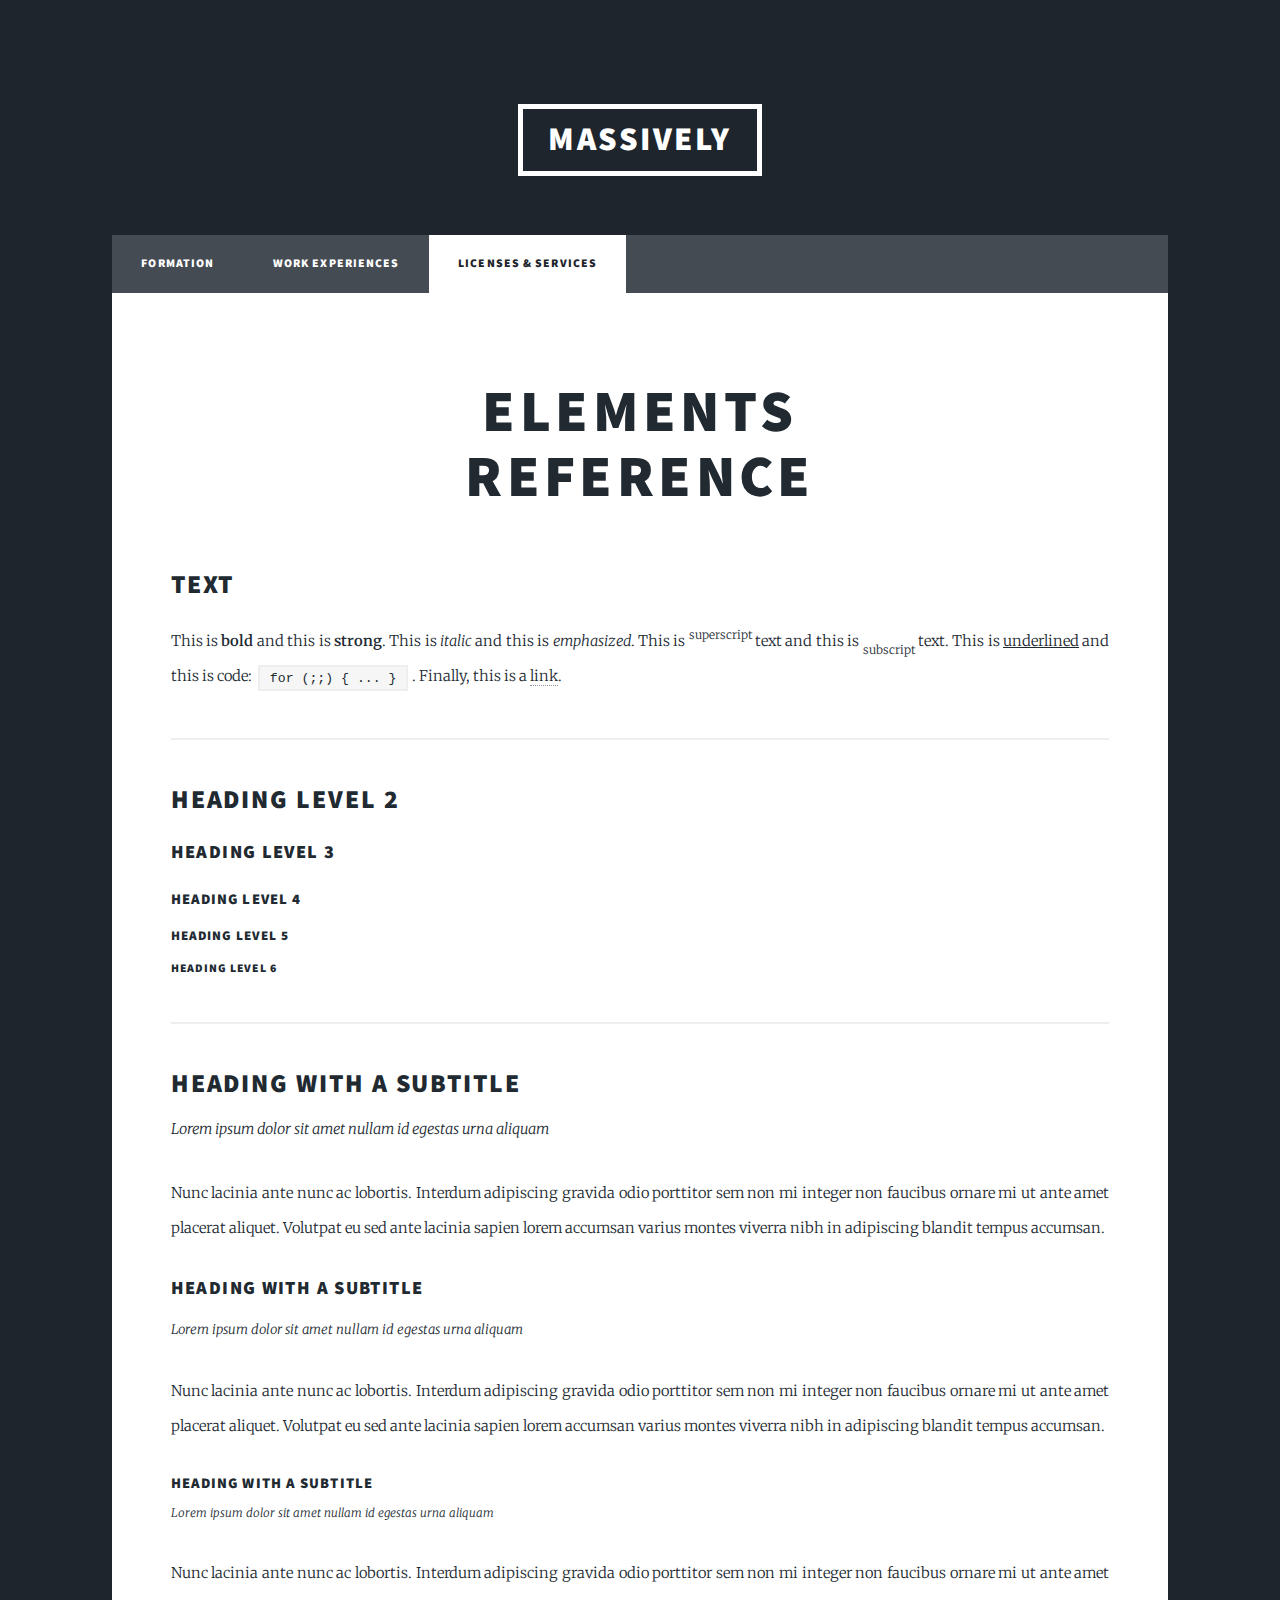
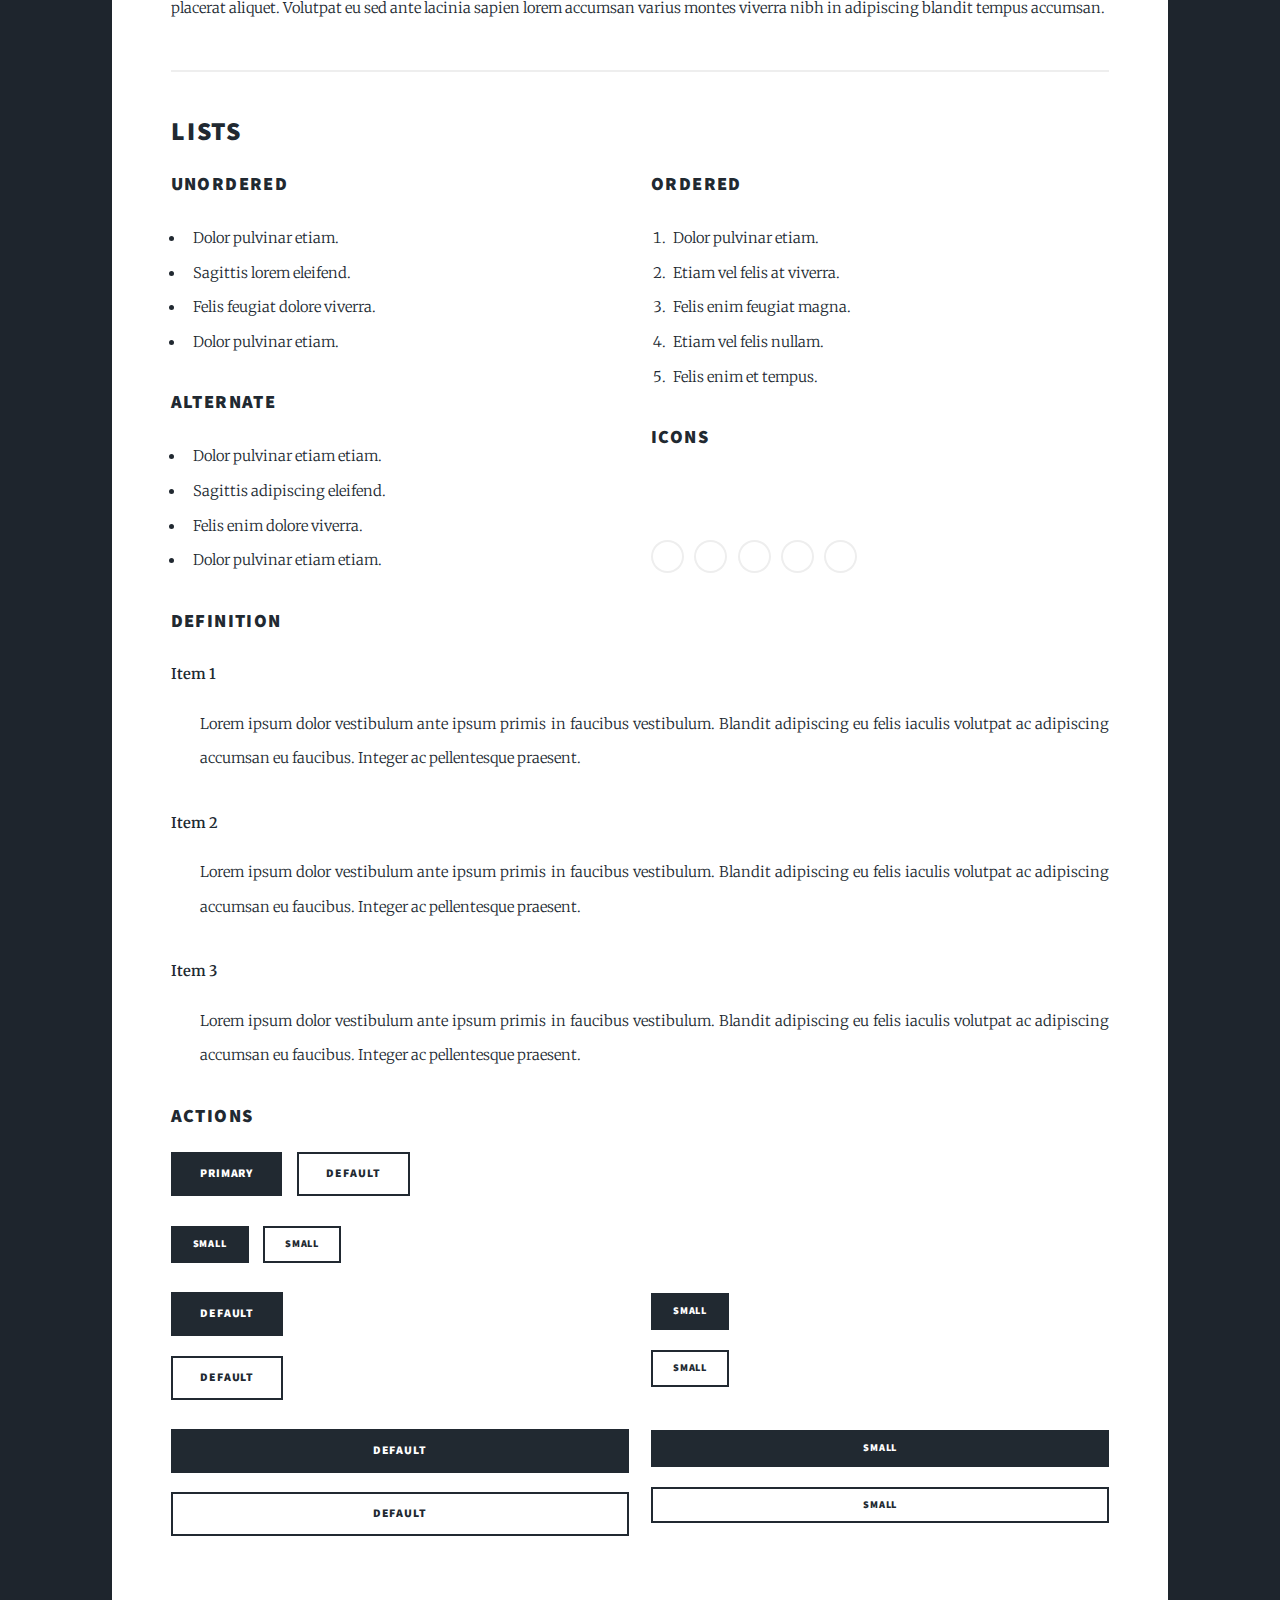
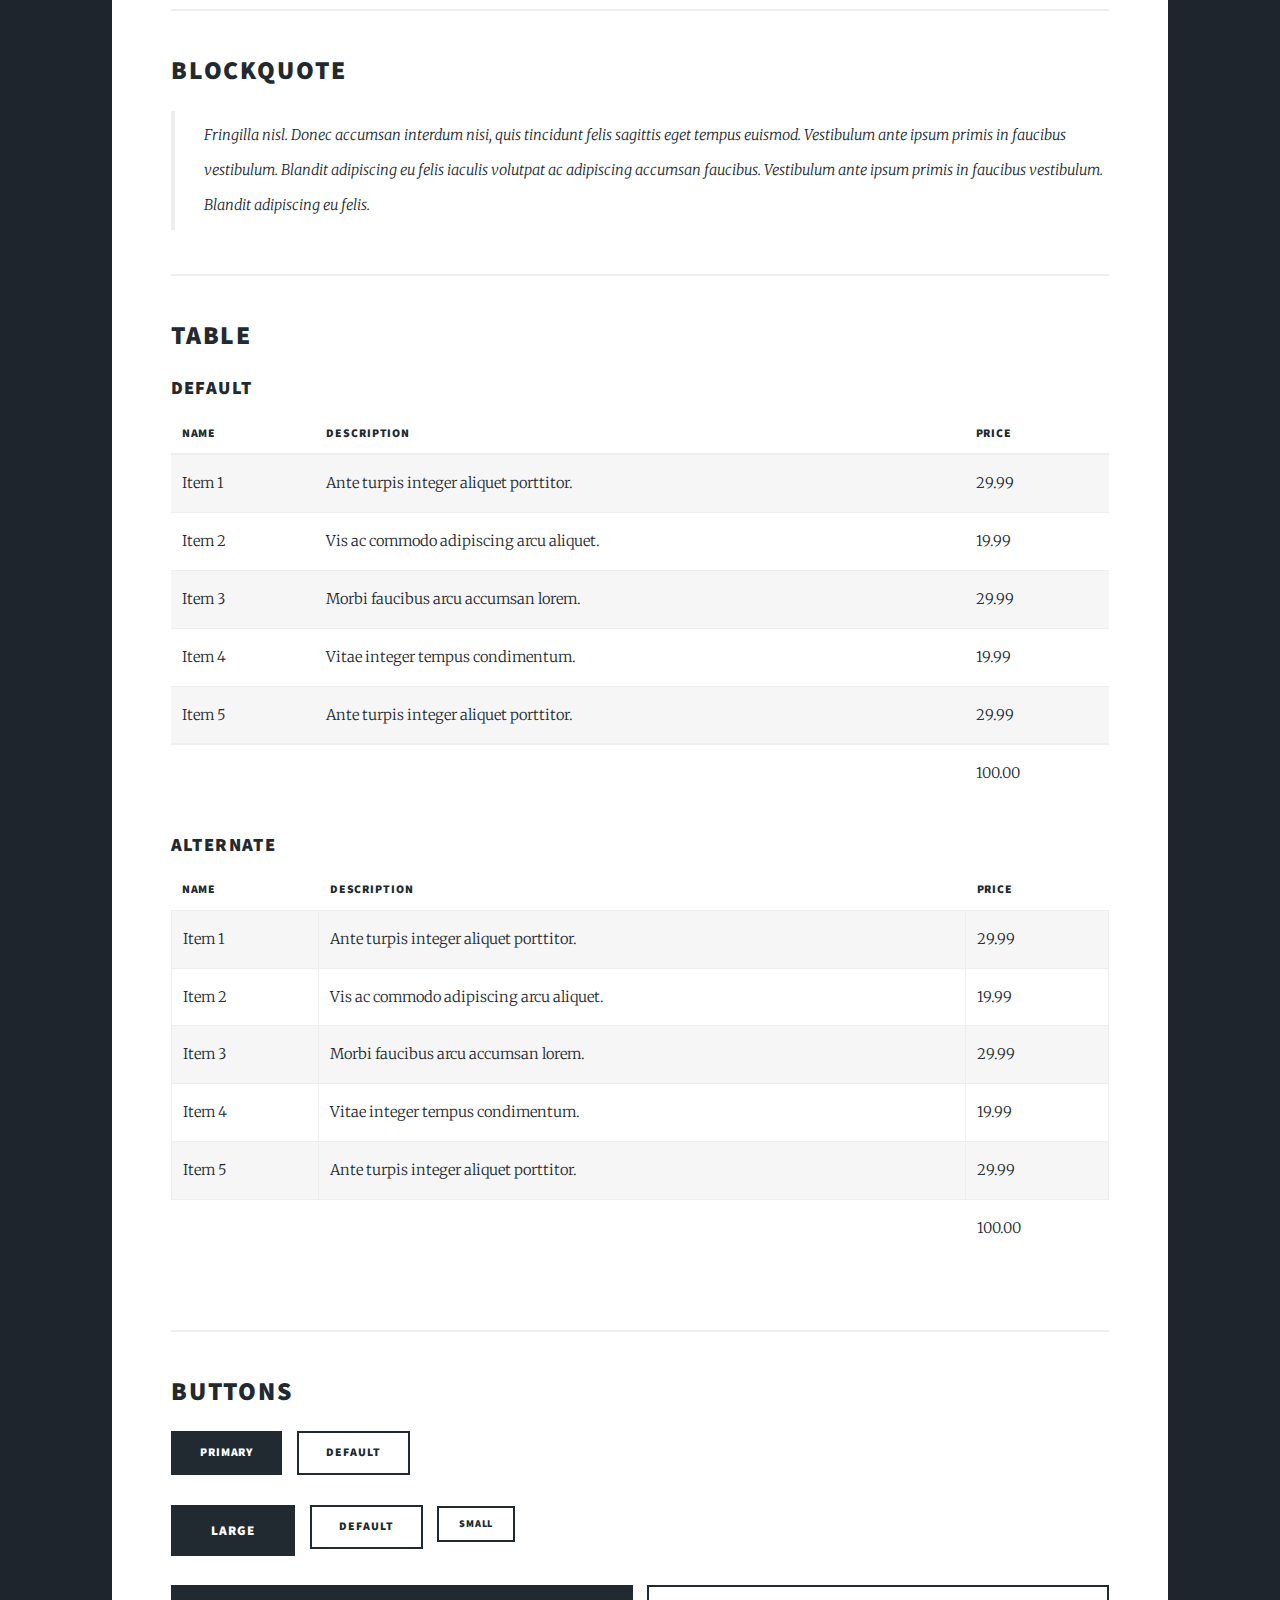
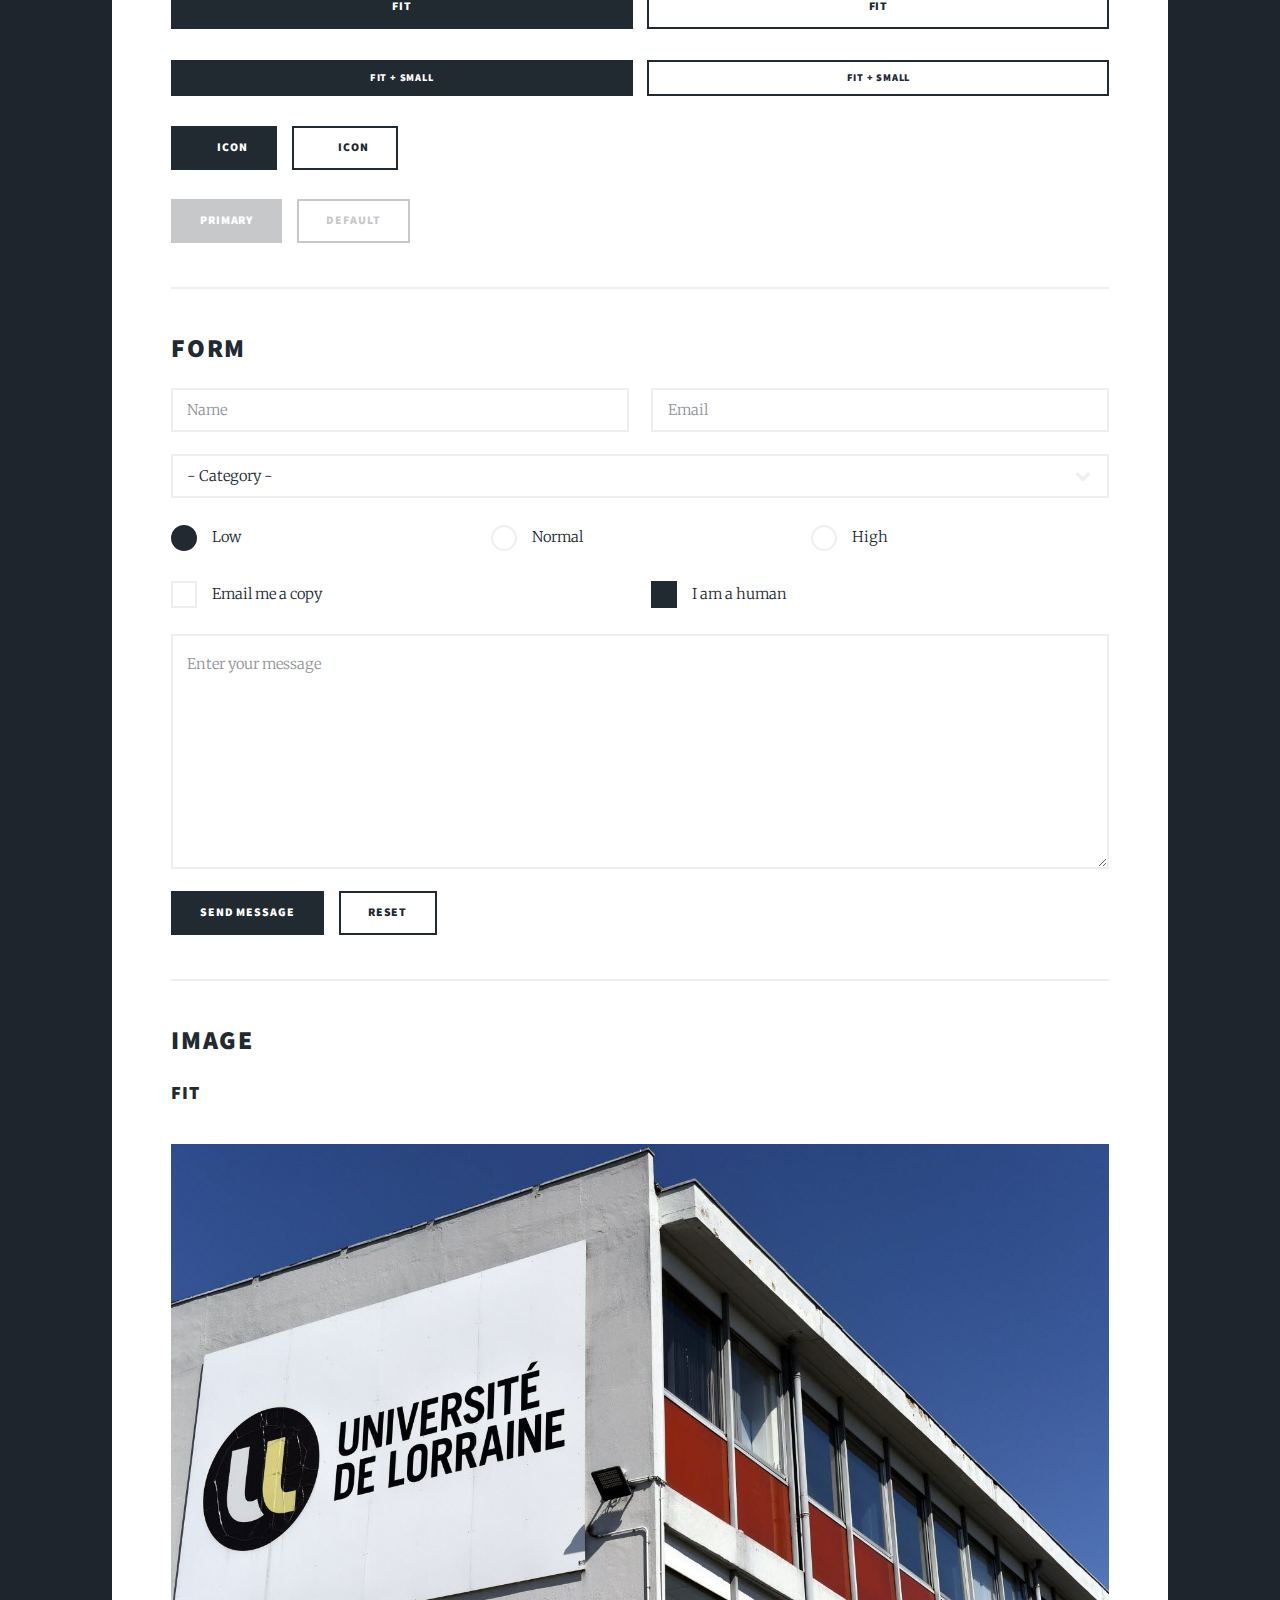
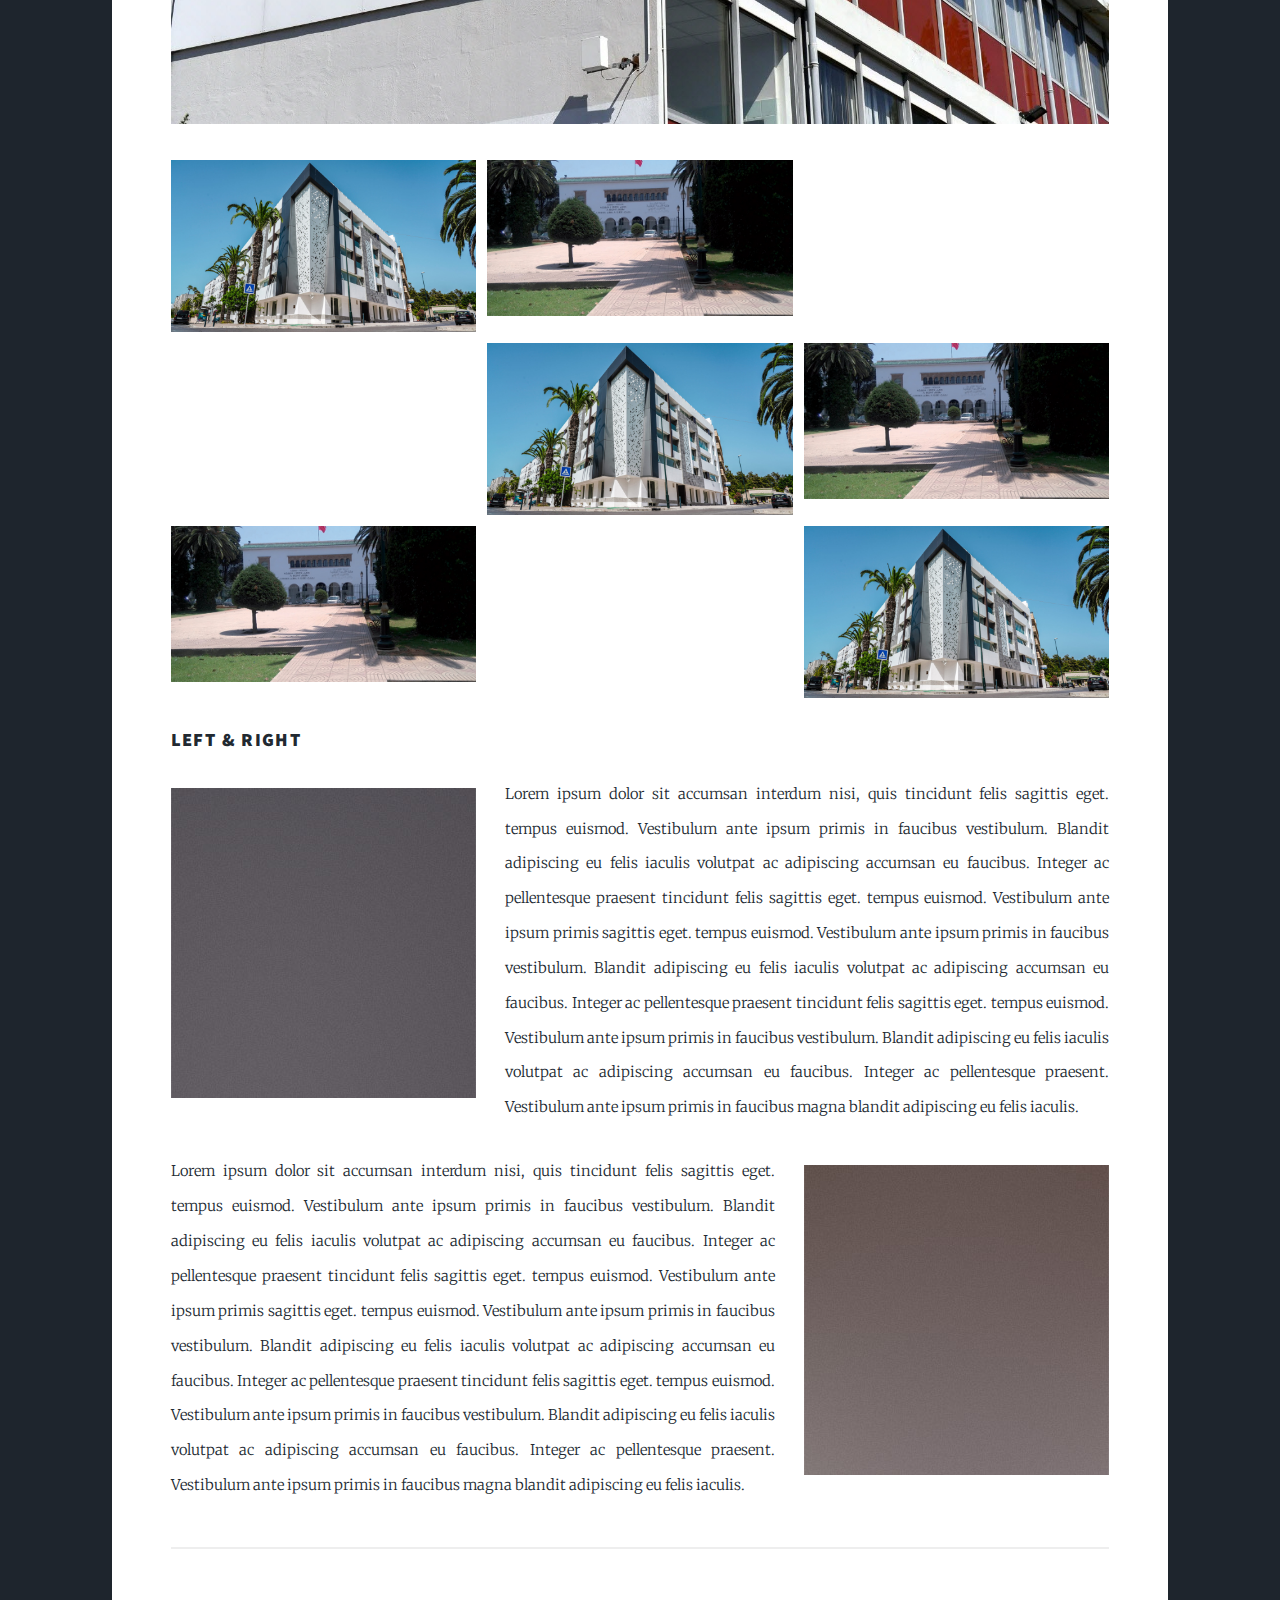
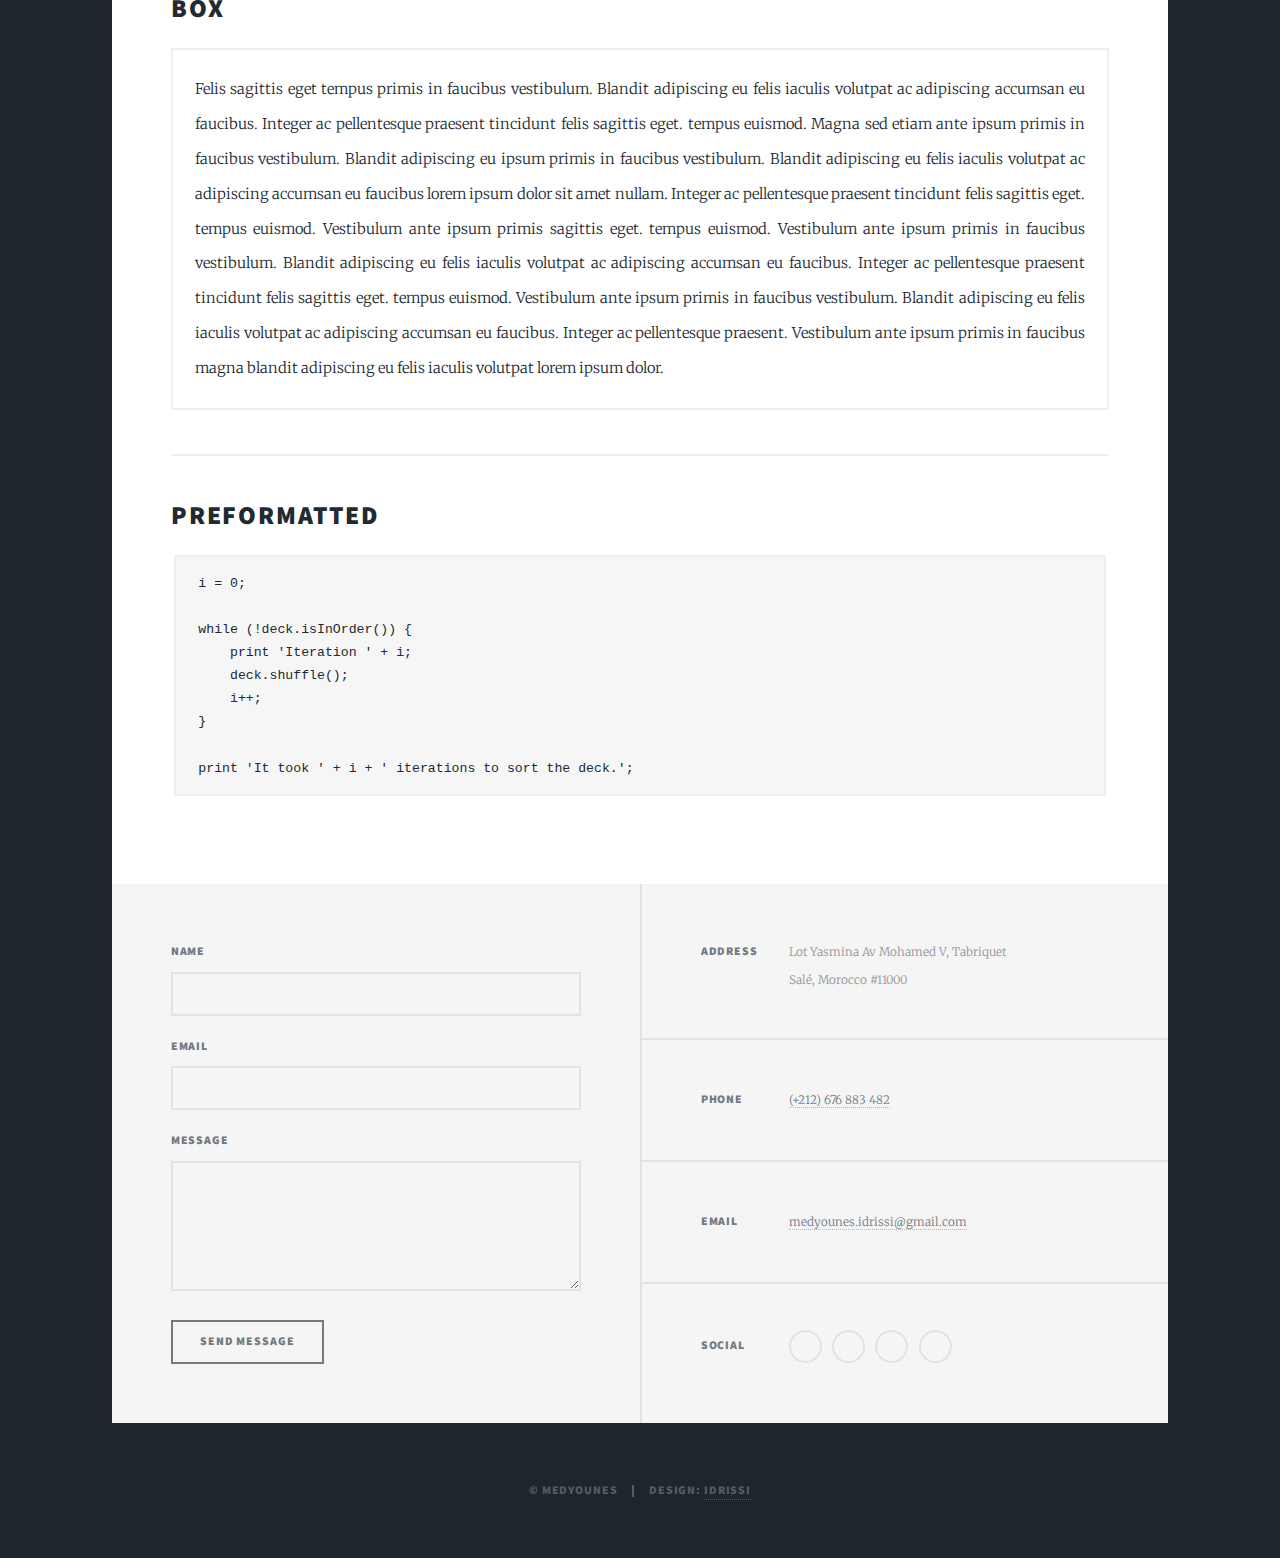
==== elements.html @ ab88d760 "Add files via upload" ====
<!DOCTYPE HTML>
<!--
	Massively by HTML5 UP
	html5up.net | @ajlkn
	Free for personal and commercial use under the CCA 3.0 license (html5up.net/license)
-->
<html>
	<head>
		<title>Elements Reference - Massively by HTML5 UP</title>
		<meta charset="utf-8" />
		<meta name="viewport" content="width=device-width, initial-scale=1, user-scalable=no" />
		<link rel="stylesheet" href="assets/css/main.css" />
		<noscript><link rel="stylesheet" href="assets/css/noscript.css" /></noscript>
	</head>
	<body class="is-preload">

		<!-- Wrapper -->
			<div id="wrapper">

				<!-- Header -->
					<header id="header">
						<a href="index.html" class="logo">Massively</a>
					</header>

				<!-- Nav -->
					<nav id="nav">
						<ul class="links">
							<li><a href="index.html">FORMATION</a></li>
							<li><a href="generic.html">WORK EXPERIENCES</a></li>
							<li class="active"><a href="elements.html">LICENSES & SERVICES</a></li>
						</ul>
						<ul class="icons">
							<li><a href="#" class="icon brands fa-twitter"><span class="label">Twitter</span></a></li>
							<li><a href="https://www.linkedin.com/in/mohamed-younes-idrissi-601803b5/" class="icon brands fa-linkedin"><span class="label">LinkedIn</span></a></li>
							<li><a href="#" class="icon brands fa-instagram"><span class="label">Instagram</span></a></li>
							<li><a href="#" class="icon brands fa-github"><span class="label">GitHub</span></a></li>
						</ul>
					</nav>

				<!-- Main -->
					<div id="main">

						<!-- Post -->
							<section class="post">
								<header class="major">
									<h1>Elements<br />
									Reference</h1>
								</header>

								<!-- Text stuff -->
									<h2>Text</h2>
									<p>This is <b>bold</b> and this is <strong>strong</strong>. This is <i>italic</i> and this is <em>emphasized</em>.
									This is <sup>superscript</sup> text and this is <sub>subscript</sub> text.
									This is <u>underlined</u> and this is code: <code>for (;;) { ... }</code>.
									Finally, this is a <a href="#">link</a>.</p>
									<hr />
									<h2>Heading Level 2</h2>
									<h3>Heading Level 3</h3>
									<h4>Heading Level 4</h4>
									<h5>Heading Level 5</h5>
									<h6>Heading Level 6</h6>
									<hr />
									<header>
										<h2>Heading with a Subtitle</h2>
										<p>Lorem ipsum dolor sit amet nullam id egestas urna aliquam</p>
									</header>
									<p>Nunc lacinia ante nunc ac lobortis. Interdum adipiscing gravida odio porttitor sem non mi integer non faucibus ornare mi ut ante amet placerat aliquet. Volutpat eu sed ante lacinia sapien lorem accumsan varius montes viverra nibh in adipiscing blandit tempus accumsan.</p>
									<header>
										<h3>Heading with a Subtitle</h3>
										<p>Lorem ipsum dolor sit amet nullam id egestas urna aliquam</p>
									</header>
									<p>Nunc lacinia ante nunc ac lobortis. Interdum adipiscing gravida odio porttitor sem non mi integer non faucibus ornare mi ut ante amet placerat aliquet. Volutpat eu sed ante lacinia sapien lorem accumsan varius montes viverra nibh in adipiscing blandit tempus accumsan.</p>
									<header>
										<h4>Heading with a Subtitle</h4>
										<p>Lorem ipsum dolor sit amet nullam id egestas urna aliquam</p>
									</header>
									<p>Nunc lacinia ante nunc ac lobortis. Interdum adipiscing gravida odio porttitor sem non mi integer non faucibus ornare mi ut ante amet placerat aliquet. Volutpat eu sed ante lacinia sapien lorem accumsan varius montes viverra nibh in adipiscing blandit tempus accumsan.</p>

									<hr />

								<!-- Lists -->
									<h2>Lists</h2>
									<div class="row">
										<div class="col-6 col-12-small">

											<h3>Unordered</h3>
											<ul>
												<li>Dolor pulvinar etiam.</li>
												<li>Sagittis lorem eleifend.</li>
												<li>Felis feugiat dolore viverra.</li>
												<li>Dolor pulvinar etiam.</li>
											</ul>

											<h3>Alternate</h3>
											<ul class="alt">
												<li>Dolor pulvinar etiam etiam.</li>
												<li>Sagittis adipiscing eleifend.</li>
												<li>Felis enim dolore viverra.</li>
												<li>Dolor pulvinar etiam etiam.</li>
											</ul>

										</div>
										<div class="col-6 col-12-small">

											<h3>Ordered</h3>
											<ol>
												<li>Dolor pulvinar etiam.</li>
												<li>Etiam vel felis at viverra.</li>
												<li>Felis enim feugiat magna.</li>
												<li>Etiam vel felis nullam.</li>
												<li>Felis enim et tempus.</li>
											</ol>

											<h3>Icons</h3>
											<ul class="icons">
												<li><a href="#" class="icon brands fa-twitter"><span class="label">Twitter</span></a></li>
												<li><a href="#" class="icon brands fa-facebook-f"><span class="label">Facebook</span></a></li>
												<li><a href="#" class="icon brands fa-instagram"><span class="label">Instagram</span></a></li>
												<li><a href="#" class="icon brands fa-github"><span class="label">Github</span></a></li>
												<li><a href="#" class="icon brands fa-dribbble"><span class="label">Dribbble</span></a></li>
											</ul>
											<ul class="icons alt">
												<li><a href="#" class="icon brands alt fa-twitter"><span class="label">Twitter</span></a></li>
												<li><a href="#" class="icon brands alt fa-facebook-f"><span class="label">Facebook</span></a></li>
												<li><a href="#" class="icon brands alt fa-instagram"><span class="label">Instagram</span></a></li>
												<li><a href="#" class="icon brands alt fa-github"><span class="label">Github</span></a></li>
												<li><a href="#" class="icon brands alt fa-dribbble"><span class="label">Dribbble</span></a></li>
											</ul>

										</div>
									</div>
									<h3>Definition</h3>
									<dl>
										<dt>Item 1</dt>
										<dd>
											<p>Lorem ipsum dolor vestibulum ante ipsum primis in faucibus vestibulum. Blandit adipiscing eu felis iaculis volutpat ac adipiscing accumsan eu faucibus. Integer ac pellentesque praesent.</p>
										</dd>
										<dt>Item 2</dt>
										<dd>
											<p>Lorem ipsum dolor vestibulum ante ipsum primis in faucibus vestibulum. Blandit adipiscing eu felis iaculis volutpat ac adipiscing accumsan eu faucibus. Integer ac pellentesque praesent.</p>
										</dd>
										<dt>Item 3</dt>
										<dd>
											<p>Lorem ipsum dolor vestibulum ante ipsum primis in faucibus vestibulum. Blandit adipiscing eu felis iaculis volutpat ac adipiscing accumsan eu faucibus. Integer ac pellentesque praesent.</p>
										</dd>
									</dl>

									<h3>Actions</h3>
									<ul class="actions">
										<li><a href="#" class="button primary">Primary</a></li>
										<li><a href="#" class="button">Default</a></li>
									</ul>
									<ul class="actions small">
										<li><a href="#" class="button primary small">Small</a></li>
										<li><a href="#" class="button small">Small</a></li>
									</ul>
									<div class="row">
										<div class="col-6 col-12-small">
											<ul class="actions stacked">
												<li><a href="#" class="button primary">Default</a></li>
												<li><a href="#" class="button">Default</a></li>
											</ul>
										</div>
										<div class="col-6 col-12-small">
											<ul class="actions stacked">
												<li><a href="#" class="button primary small">Small</a></li>
												<li><a href="#" class="button small">Small</a></li>
											</ul>
										</div>
									</div>
									<div class="row">
										<div class="col-6 col-12-small">
											<ul class="actions stacked">
												<li><a href="#" class="button primary fit">Default</a></li>
												<li><a href="#" class="button fit">Default</a></li>
											</ul>
										</div>
										<div class="col-6 col-12-small">
											<ul class="actions stacked">
												<li><a href="#" class="button primary small fit">Small</a></li>
												<li><a href="#" class="button small fit">Small</a></li>
											</ul>
										</div>
									</div>

									<hr />

								<!-- Blockquote -->
									<h2>Blockquote</h2>
									<blockquote>Fringilla nisl. Donec accumsan interdum nisi, quis tincidunt felis sagittis eget tempus euismod. Vestibulum ante ipsum primis in faucibus vestibulum. Blandit adipiscing eu felis iaculis volutpat ac adipiscing accumsan faucibus. Vestibulum ante ipsum primis in faucibus vestibulum. Blandit adipiscing eu felis.</blockquote>

									<hr />

								<!-- Table -->
									<h2>Table</h2>

									<h3>Default</h3>
									<div class="table-wrapper">
										<table>
											<thead>
												<tr>
													<th>Name</th>
													<th>Description</th>
													<th>Price</th>
												</tr>
											</thead>
											<tbody>
												<tr>
													<td>Item 1</td>
													<td>Ante turpis integer aliquet porttitor.</td>
													<td>29.99</td>
												</tr>
												<tr>
													<td>Item 2</td>
													<td>Vis ac commodo adipiscing arcu aliquet.</td>
													<td>19.99</td>
												</tr>
												<tr>
													<td>Item 3</td>
													<td> Morbi faucibus arcu accumsan lorem.</td>
													<td>29.99</td>
												</tr>
												<tr>
													<td>Item 4</td>
													<td>Vitae integer tempus condimentum.</td>
													<td>19.99</td>
												</tr>
												<tr>
													<td>Item 5</td>
													<td>Ante turpis integer aliquet porttitor.</td>
													<td>29.99</td>
												</tr>
											</tbody>
											<tfoot>
												<tr>
													<td colspan="2"></td>
													<td>100.00</td>
												</tr>
											</tfoot>
										</table>
									</div>

									<h3>Alternate</h3>
									<div class="table-wrapper">
										<table class="alt">
											<thead>
												<tr>
													<th>Name</th>
													<th>Description</th>
													<th>Price</th>
												</tr>
											</thead>
											<tbody>
												<tr>
													<td>Item 1</td>
													<td>Ante turpis integer aliquet porttitor.</td>
													<td>29.99</td>
												</tr>
												<tr>
													<td>Item 2</td>
													<td>Vis ac commodo adipiscing arcu aliquet.</td>
													<td>19.99</td>
												</tr>
												<tr>
													<td>Item 3</td>
													<td> Morbi faucibus arcu accumsan lorem.</td>
													<td>29.99</td>
												</tr>
												<tr>
													<td>Item 4</td>
													<td>Vitae integer tempus condimentum.</td>
													<td>19.99</td>
												</tr>
												<tr>
													<td>Item 5</td>
													<td>Ante turpis integer aliquet porttitor.</td>
													<td>29.99</td>
												</tr>
											</tbody>
											<tfoot>
												<tr>
													<td colspan="2"></td>
													<td>100.00</td>
												</tr>
											</tfoot>
										</table>
									</div>

									<hr />

								<!-- Buttons -->
									<h2>Buttons</h2>
									<ul class="actions">
										<li><a href="#" class="button primary">Primary</a></li>
										<li><a href="#" class="button">Default</a></li>
									</ul>
									<ul class="actions">
										<li><a href="#" class="button primary large">Large</a></li>
										<li><a href="#" class="button">Default</a></li>
										<li><a href="#" class="button small">Small</a></li>
									</ul>
									<ul class="actions fit">
										<li><a href="#" class="button primary fit">Fit</a></li>
										<li><a href="#" class="button fit">Fit</a></li>
									</ul>
									<ul class="actions fit small">
										<li><a href="#" class="button primary fit small">Fit + Small</a></li>
										<li><a href="#" class="button fit small">Fit + Small</a></li>
									</ul>
									<ul class="actions">
										<li><a href="#" class="button primary icon solid fa-search">Icon</a></li>
										<li><a href="#" class="button icon solid fa-download">Icon</a></li>
									</ul>
									<ul class="actions">
										<li><span class="button primary disabled">Primary</span></li>
										<li><span class="button disabled">Default</span></li>
									</ul>

									<hr />

								<!-- Form -->
									<h2>Form</h2>

									<form method="post" action="#">
										<div class="row gtr-uniform">
											<div class="col-6 col-12-xsmall">
												<input type="text" name="demo-name" id="demo-name" value="" placeholder="Name" />
											</div>
											<div class="col-6 col-12-xsmall">
												<input type="email" name="demo-email" id="demo-email" value="" placeholder="Email" />
											</div>
											<!-- Break -->
											<div class="col-12">
												<select name="demo-category" id="demo-category">
													<option value="">- Category -</option>
													<option value="1">Manufacturing</option>
													<option value="1">Shipping</option>
													<option value="1">Administration</option>
													<option value="1">Human Resources</option>
												</select>
											</div>
											<!-- Break -->
											<div class="col-4 col-12-small">
												<input type="radio" id="demo-priority-low" name="demo-priority" checked>
												<label for="demo-priority-low">Low</label>
											</div>
											<div class="col-4 col-12-small">
												<input type="radio" id="demo-priority-normal" name="demo-priority">
												<label for="demo-priority-normal">Normal</label>
											</div>
											<div class="col-4 col-12-small">
												<input type="radio" id="demo-priority-high" name="demo-priority">
												<label for="demo-priority-high">High</label>
											</div>
											<!-- Break -->
											<div class="col-6 col-12-small">
												<input type="checkbox" id="demo-copy" name="demo-copy">
												<label for="demo-copy">Email me a copy</label>
											</div>
											<div class="col-6 col-12-small">
												<input type="checkbox" id="demo-human" name="demo-human" checked>
												<label for="demo-human">I am a human</label>
											</div>
											<!-- Break -->
											<div class="col-12">
												<textarea name="demo-message" id="demo-message" placeholder="Enter your message" rows="6"></textarea>
											</div>
											<!-- Break -->
											<div class="col-12">
												<ul class="actions">
													<li><input type="submit" value="Send Message" class="primary" /></li>
													<li><input type="reset" value="Reset" /></li>
												</ul>
											</div>
										</div>
									</form>

									<hr />

								<!-- Image -->
									<h2>Image</h2>

									<h3>Fit</h3>
									<span class="image fit"><img src="images/pic01.jpg" alt="" /></span>
									<div class="box alt">
										<div class="row gtr-50 gtr-uniform">
											<div class="col-4"><span class="image fit"><img src="images/pic02.jpg" alt="" /></span></div>
											<div class="col-4"><span class="image fit"><img src="images/pic03.jpg" alt="" /></span></div>
											<div class="col-4"><span class="image fit"><img src="images/pic04.jpg" alt="" /></span></div>
											<!-- Break -->
											<div class="col-4"><span class="image fit"><img src="images/pic04.jpg" alt="" /></span></div>
											<div class="col-4"><span class="image fit"><img src="images/pic02.jpg" alt="" /></span></div>
											<div class="col-4"><span class="image fit"><img src="images/pic03.jpg" alt="" /></span></div>
											<!-- Break -->
											<div class="col-4"><span class="image fit"><img src="images/pic03.jpg" alt="" /></span></div>
											<div class="col-4"><span class="image fit"><img src="images/pic04.jpg" alt="" /></span></div>
											<div class="col-4"><span class="image fit"><img src="images/pic02.jpg" alt="" /></span></div>
										</div>
									</div>

									<h3>Left &amp; Right</h3>
									<p><span class="image left"><img src="images/pic08.jpg" alt="" /></span>Lorem ipsum dolor sit accumsan interdum nisi, quis tincidunt felis sagittis eget. tempus euismod. Vestibulum ante ipsum primis in faucibus vestibulum. Blandit adipiscing eu felis iaculis volutpat ac adipiscing accumsan eu faucibus. Integer ac pellentesque praesent tincidunt felis sagittis eget. tempus euismod. Vestibulum ante ipsum primis sagittis eget. tempus euismod. Vestibulum ante ipsum primis in faucibus vestibulum. Blandit adipiscing eu felis iaculis volutpat ac adipiscing accumsan eu faucibus. Integer ac pellentesque praesent tincidunt felis sagittis eget. tempus euismod. Vestibulum ante ipsum primis in faucibus vestibulum. Blandit adipiscing eu felis iaculis volutpat ac adipiscing accumsan eu faucibus. Integer ac pellentesque praesent. Vestibulum ante ipsum primis in faucibus magna blandit adipiscing eu felis iaculis.</p>
									<p><span class="image right"><img src="images/pic09.jpg" alt="" /></span>Lorem ipsum dolor sit accumsan interdum nisi, quis tincidunt felis sagittis eget. tempus euismod. Vestibulum ante ipsum primis in faucibus vestibulum. Blandit adipiscing eu felis iaculis volutpat ac adipiscing accumsan eu faucibus. Integer ac pellentesque praesent tincidunt felis sagittis eget. tempus euismod. Vestibulum ante ipsum primis sagittis eget. tempus euismod. Vestibulum ante ipsum primis in faucibus vestibulum. Blandit adipiscing eu felis iaculis volutpat ac adipiscing accumsan eu faucibus. Integer ac pellentesque praesent tincidunt felis sagittis eget. tempus euismod. Vestibulum ante ipsum primis in faucibus vestibulum. Blandit adipiscing eu felis iaculis volutpat ac adipiscing accumsan eu faucibus. Integer ac pellentesque praesent. Vestibulum ante ipsum primis in faucibus magna blandit adipiscing eu felis iaculis.</p>

									<hr />

								<!-- Box -->
									<h2>Box</h2>
									<div class="box">
										<p>Felis sagittis eget tempus primis in faucibus vestibulum. Blandit adipiscing eu felis iaculis volutpat ac adipiscing accumsan eu faucibus. Integer ac pellentesque praesent tincidunt felis sagittis eget. tempus euismod. Magna sed etiam ante ipsum primis in faucibus vestibulum. Blandit adipiscing eu ipsum primis in faucibus vestibulum. Blandit adipiscing eu felis iaculis volutpat ac adipiscing accumsan eu faucibus lorem ipsum dolor sit amet nullam. Integer ac pellentesque praesent tincidunt felis sagittis eget. tempus euismod. Vestibulum ante ipsum primis sagittis eget. tempus euismod. Vestibulum ante ipsum primis in faucibus vestibulum. Blandit adipiscing eu felis iaculis volutpat ac adipiscing accumsan eu faucibus. Integer ac pellentesque praesent tincidunt felis sagittis eget. tempus euismod. Vestibulum ante ipsum primis in faucibus vestibulum. Blandit adipiscing eu felis iaculis volutpat ac adipiscing accumsan eu faucibus. Integer ac pellentesque praesent. Vestibulum ante ipsum primis in faucibus magna blandit adipiscing eu felis iaculis volutpat lorem ipsum dolor.</p>
									</div>

									<hr />

								<!-- Preformatted Code -->
									<h2>Preformatted</h2>
									<pre><code>i = 0;

while (!deck.isInOrder()) {
    print 'Iteration ' + i;
    deck.shuffle();
    i++;
}

print 'It took ' + i + ' iterations to sort the deck.';
</code></pre>

							</section>

					</div>

				<!-- Footer -->
					<footer id="footer">
						<section>
							<form method="post" action="#">
								<div class="fields">
									<div class="field">
										<label for="name">Name</label>
										<input type="text" name="name" id="name" />
									</div>
									<div class="field">
										<label for="email">Email</label>
										<input type="text" name="email" id="email" />
									</div>
									<div class="field">
										<label for="message">Message</label>
										<textarea name="message" id="message" rows="3"></textarea>
									</div>
								</div>
								<ul class="actions">
									<li><input type="submit" value="Send Message" /></li>
								</ul>
							</form>
						</section>
						<section class="split contact">
							<section class="alt">
								<h3>Address</h3>
								<p>Lot Yasmina Av Mohamed V, Tabriquet<br />
								Salé, Morocco #11000</p>
							</section>
							<section>
								<h3>Phone</h3>
								<p><a href="#">(+212) 676 883 482</a></p>
							</section>
							<section>
								<h3>Email</h3>
								<p><a href="#">medyounes.idrissi@gmail.com</a></p>
							</section>
							<section>
								<h3>Social</h3>
								<ul class="icons alt">
									<li><a href="#" class="icon brands alt fa-twitter"><span class="label">Twitter</span></a></li>
									<li><a href="https://www.linkedin.com/in/mohamed-younes-idrissi-601803b5/" class="icon brands alt fa-linkedin"><span class="label">LinkedIn</span></a></li>
									<li><a href="#" class="icon brands alt fa-instagram"><span class="label">Instagram</span></a></li>
									<li><a href="#" class="icon brands alt fa-github"><span class="label">GitHub</span></a></li>
								</ul>
							</section>
						</section>
					</footer>

				<!-- Copyright -->
					<div id="copyright">
						<ul><li>&copy; MEDYOUNES</li><li>Design: <a href="https://html5up.net">IDRISSI</a></li></ul>
					</div>

			</div>

		<!-- Scripts -->
			<script src="assets/js/jquery.min.js"></script>
			<script src="assets/js/jquery.scrollex.min.js"></script>
			<script src="assets/js/jquery.scrolly.min.js"></script>
			<script src="assets/js/browser.min.js"></script>
			<script src="assets/js/breakpoints.min.js"></script>
			<script src="assets/js/util.js"></script>
			<script src="assets/js/main.js"></script>

	</body>
</html>
---- assets/css/main.css ----
@import url(fontawesome-all.min.css);
@import url("https://fonts.googleapis.com/css?family=Merriweather:300,700,300italic,700italic|Source+Sans+Pro:900");

/*
	Massively by HTML5 UP
	html5up.net | @ajlkn
	Free for personal and commercial use under the CCA 3.0 license (html5up.net/license)
*/

html, body, div, span, applet, object,
iframe, h1, h2, h3, h4, h5, h6, p, blockquote,
pre, a, abbr, acronym, address, big, cite,
code, del, dfn, em, img, ins, kbd, q, s, samp,
small, strike, strong, sub, sup, tt, var, b,
u, i, center, dl, dt, dd, ol, ul, li, fieldset,
form, label, legend, table, caption, tbody,
tfoot, thead, tr, th, td, article, aside,
canvas, details, embed, figure, figcaption,
footer, header, hgroup, menu, nav, output, ruby,
section, summary, time, mark, audio, video {
	margin: 0;
	padding: 0;
	border: 0;
	font-size: 100%;
	font: inherit;
	vertical-align: baseline;}

article, aside, details, figcaption, figure,
footer, header, hgroup, menu, nav, section {
	display: block;}

body {
	line-height: 1;
}

ol, ul {
	list-style: none;
}

blockquote, q {
	quotes: none;
}

	blockquote:before, blockquote:after, q:before, q:after {
		content: '';
		content: none;
	}

table {
	border-collapse: collapse;
	border-spacing: 0;
}

body {
	-webkit-text-size-adjust: none;
}

mark {
	background-color: transparent;
	color: inherit;
}

input::-moz-focus-inner {
	border: 0;
	padding: 0;
}

input, select, textarea {
	-moz-appearance: none;
	-webkit-appearance: none;
	-ms-appearance: none;
	appearance: none;
}

/* Basic */

	@-ms-viewport {
		width: device-width;
	}

	body {
		-ms-overflow-style: scrollbar;
	}

	@media screen and (max-width: 480px) {

		html, body {
			min-width: 320px;
		}

	}

	html {
		box-sizing: border-box;
	}

	*, *:before, *:after {
		box-sizing: inherit;
	}

	body {
		background-color: #1e252d;
	}

		body.is-preload *, body.is-preload *:before, body.is-preload *:after {
			-moz-animation: none !important;
			-webkit-animation: none !important;
			-ms-animation: none !important;
			animation: none !important;
			-moz-transition: none !important;
			-webkit-transition: none !important;
			-ms-transition: none !important;
			transition: none !important;
		}

/* Type */

	html {
		font-size: 16pt;
	}

		@media screen and (max-width: 1680px) {

			html {
				font-size: 12pt;
			}

		}

		@media screen and (max-width: 1280px) {

			html {
				font-size: 11pt;
			}

		}

		@media screen and (max-width: 360px) {

			html {
				font-size: 10pt;
			}

		}

	body {
		color: #212931;
	}

	body, input, select, textarea {
		font-family: "Merriweather", Georgia, serif;
		font-weight: 300;
		font-size: 1rem;
		line-height: 2.375;
	}

	a {
		-moz-transition: color 0.2s ease-in-out, background-color 0.2s ease-in-out, border-color 0.2s ease-in-out, box-shadow 0.2s ease-in-out;
		-webkit-transition: color 0.2s ease-in-out, background-color 0.2s ease-in-out, border-color 0.2s ease-in-out, box-shadow 0.2s ease-in-out;
		-ms-transition: color 0.2s ease-in-out, background-color 0.2s ease-in-out, border-color 0.2s ease-in-out, box-shadow 0.2s ease-in-out;
		transition: color 0.2s ease-in-out, background-color 0.2s ease-in-out, border-color 0.2s ease-in-out, box-shadow 0.2s ease-in-out;
		border-bottom: dotted 1px;
		text-decoration: none;
	}

		a:hover {
			border-bottom-color: transparent;
		}

	strong, b {
		font-weight: 600;
	}

	em, i {
		font-style: italic;
	}

	p {
		text-align: justify;
		margin: 0 0 2rem 0;
	}

	h1, h2, h3, h4, h5, h6 {
		font-family: "Source Sans Pro", Helvetica, sans-serif;
		font-weight: 900;
		line-height: 1.5;
		letter-spacing: 0.075em;
		text-transform: uppercase;
		margin: 0 0 1rem 0;
	}

		h1 a, h2 a, h3 a, h4 a, h5 a, h6 a {
			border-bottom: 0;
			color: inherit;
			text-decoration: none;
		}

	h1 {
		font-size: 4rem;
		line-height: 1.1;
		margin: 0 0 2rem 0;
	}

	h2 {
		font-size: 1.75rem;
		line-height: 1.3;
		margin: 0 0 1.5rem 0;
	}

	h3 {
		font-size: 1.25rem;
		margin: 0 0 1.5rem 0;
	}

	h4 {
		font-size: 1rem;
	}

	h5 {
		font-size: 0.9rem;
	}

	h6 {
		font-size: 0.8rem;
	}

	sub {
		font-size: 0.8rem;
		position: relative;
		top: 0.5rem;
	}

	sup {
		font-size: 0.8rem;
		position: relative;
		top: -0.5rem;
	}

	blockquote {
		border-left: solid 4px;
		font-style: italic;
		margin: 0 0 2rem 0;
		padding: 0.5rem 0 0.5rem 2rem;
	}

	code {
		border: solid 2px;
		font-family: "Courier New", monospace;
		font-size: 0.9rem;
		margin: 0 0.25rem;
		padding: 0.25rem 0.65rem;
	}

	pre {
		-webkit-overflow-scrolling: touch;
		font-family: "Courier New", monospace;
		font-size: 0.9rem;
		margin: 0 0 2rem 0;
	}

		pre code {
			display: block;
			line-height: 1.75;
			padding: 1rem 1.5rem;
			overflow-x: auto;
		}

	hr {
		border: 0;
		border-bottom: solid 2px;
		margin: 3rem 0;
	}

		hr.major {
			margin: 5rem 0;
		}

	.align-left {
		text-align: left;
	}

	.align-center {
		text-align: center;
	}

	.align-right {
		text-align: right;
	}

	input, select, textarea {
		color: #212931;
	}

	a {
		color: #212931;
		border-bottom-color: rgba(33, 41, 49, 0.5);
	}

		a:hover {
			border-bottom-color: transparent;
			color: #18bfef !important;
		}

	strong, b {
		color: #212931;
	}

	h1, h2, h3, h4, h5, h6 {
		color: #212931;
	}

	blockquote {
		border-left-color: #eeeeee;
	}

	code {
		background: rgba(220, 220, 220, 0.25);
		border-color: #eeeeee;
	}

	hr {
		border-bottom-color: #eeeeee;
	}

/* Row */

	.row {
		display: flex;
		flex-wrap: wrap;
		box-sizing: border-box;
		align-items: stretch;
	}

		.row > * {
			box-sizing: border-box;
		}

		.row.gtr-uniform > * > :last-child {
			margin-bottom: 0;
		}

		.row.aln-left {
			justify-content: flex-start;
		}

		.row.aln-center {
			justify-content: center;
		}

		.row.aln-right {
			justify-content: flex-end;
		}

		.row.aln-top {
			align-items: flex-start;
		}

		.row.aln-middle {
			align-items: center;
		}

		.row.aln-bottom {
			align-items: flex-end;
		}

		.row > .imp {
			order: -1;
		}

		.row > .col-1 {
			width: 8.33333%;
		}

		.row > .off-1 {
			margin-left: 8.33333%;
		}

		.row > .col-2 {
			width: 16.66667%;
		}

		.row > .off-2 {
			margin-left: 16.66667%;
		}

		.row > .col-3 {
			width: 25%;
		}

		.row > .off-3 {
			margin-left: 25%;
		}

		.row > .col-4 {
			width: 33.33333%;
		}

		.row > .off-4 {
			margin-left: 33.33333%;
		}

		.row > .col-5 {
			width: 41.66667%;
		}

		.row > .off-5 {
			margin-left: 41.66667%;
		}

		.row > .col-6 {
			width: 50%;
		}

		.row > .off-6 {
			margin-left: 50%;
		}

		.row > .col-7 {
			width: 58.33333%;
		}

		.row > .off-7 {
			margin-left: 58.33333%;
		}

		.row > .col-8 {
			width: 66.66667%;
		}

		.row > .off-8 {
			margin-left: 66.66667%;
		}

		.row > .col-9 {
			width: 75%;
		}

		.row > .off-9 {
			margin-left: 75%;
		}

		.row > .col-10 {
			width: 83.33333%;
		}

		.row > .off-10 {
			margin-left: 83.33333%;
		}

		.row > .col-11 {
			width: 91.66667%;
		}

		.row > .off-11 {
			margin-left: 91.66667%;
		}

		.row > .col-12 {
			width: 100%;
		}

		.row > .off-12 {
			margin-left: 100%;
		}

		.row.gtr-0 {
			margin-top: 0;
			margin-left: 0rem;
		}

			.row.gtr-0 > * {
				padding: 0 0 0 0rem;
			}

			.row.gtr-0.gtr-uniform {
				margin-top: 0rem;
			}

				.row.gtr-0.gtr-uniform > * {
					padding-top: 0rem;
				}

		.row.gtr-25 {
			margin-top: 0;
			margin-left: -0.375rem;
		}

			.row.gtr-25 > * {
				padding: 0 0 0 0.375rem;
			}

			.row.gtr-25.gtr-uniform {
				margin-top: -0.375rem;
			}

				.row.gtr-25.gtr-uniform > * {
					padding-top: 0.375rem;
				}

		.row.gtr-50 {
			margin-top: 0;
			margin-left: -0.75rem;
		}

			.row.gtr-50 > * {
				padding: 0 0 0 0.75rem;
			}

			.row.gtr-50.gtr-uniform {
				margin-top: -0.75rem;
			}

				.row.gtr-50.gtr-uniform > * {
					padding-top: 0.75rem;
				}

		.row {
			margin-top: 0;
			margin-left: -1.5rem;
		}

			.row > * {
				padding: 0 0 0 1.5rem;
			}

			.row.gtr-uniform {
				margin-top: -1.5rem;
			}

				.row.gtr-uniform > * {
					padding-top: 1.5rem;
				}

		.row.gtr-150 {
			margin-top: 0;
			margin-left: -2.25rem;
		}

			.row.gtr-150 > * {
				padding: 0 0 0 2.25rem;
			}

			.row.gtr-150.gtr-uniform {
				margin-top: -2.25rem;
			}

				.row.gtr-150.gtr-uniform > * {
					padding-top: 2.25rem;
				}

		.row.gtr-200 {
			margin-top: 0;
			margin-left: -3rem;
		}

			.row.gtr-200 > * {
				padding: 0 0 0 3rem;
			}

			.row.gtr-200.gtr-uniform {
				margin-top: -3rem;
			}

				.row.gtr-200.gtr-uniform > * {
					padding-top: 3rem;
				}

		@media screen and (max-width: 1680px) {

			.row {
				display: flex;
				flex-wrap: wrap;
				box-sizing: border-box;
				align-items: stretch;
			}

				.row > * {
					box-sizing: border-box;
				}

				.row.gtr-uniform > * > :last-child {
					margin-bottom: 0;
				}

				.row.aln-left {
					justify-content: flex-start;
				}

				.row.aln-center {
					justify-content: center;
				}

				.row.aln-right {
					justify-content: flex-end;
				}

				.row.aln-top {
					align-items: flex-start;
				}

				.row.aln-middle {
					align-items: center;
				}

				.row.aln-bottom {
					align-items: flex-end;
				}

				.row > .imp-xlarge {
					order: -1;
				}

				.row > .col-1-xlarge {
					width: 8.33333%;
				}

				.row > .off-1-xlarge {
					margin-left: 8.33333%;
				}

				.row > .col-2-xlarge {
					width: 16.66667%;
				}

				.row > .off-2-xlarge {
					margin-left: 16.66667%;
				}

				.row > .col-3-xlarge {
					width: 25%;
				}

				.row > .off-3-xlarge {
					margin-left: 25%;
				}

				.row > .col-4-xlarge {
					width: 33.33333%;
				}

				.row > .off-4-xlarge {
					margin-left: 33.33333%;
				}

				.row > .col-5-xlarge {
					width: 41.66667%;
				}

				.row > .off-5-xlarge {
					margin-left: 41.66667%;
				}

				.row > .col-6-xlarge {
					width: 50%;
				}

				.row > .off-6-xlarge {
					margin-left: 50%;
				}

				.row > .col-7-xlarge {
					width: 58.33333%;
				}

				.row > .off-7-xlarge {
					margin-left: 58.33333%;
				}

				.row > .col-8-xlarge {
					width: 66.66667%;
				}

				.row > .off-8-xlarge {
					margin-left: 66.66667%;
				}

				.row > .col-9-xlarge {
					width: 75%;
				}

				.row > .off-9-xlarge {
					margin-left: 75%;
				}

				.row > .col-10-xlarge {
					width: 83.33333%;
				}

				.row > .off-10-xlarge {
					margin-left: 83.33333%;
				}

				.row > .col-11-xlarge {
					width: 91.66667%;
				}

				.row > .off-11-xlarge {
					margin-left: 91.66667%;
				}

				.row > .col-12-xlarge {
					width: 100%;
				}

				.row > .off-12-xlarge {
					margin-left: 100%;
				}

				.row.gtr-0 {
					margin-top: 0;
					margin-left: 0rem;
				}

					.row.gtr-0 > * {
						padding: 0 0 0 0rem;
					}

					.row.gtr-0.gtr-uniform {
						margin-top: 0rem;
					}

						.row.gtr-0.gtr-uniform > * {
							padding-top: 0rem;
						}

				.row.gtr-25 {
					margin-top: 0;
					margin-left: -0.375rem;
				}

					.row.gtr-25 > * {
						padding: 0 0 0 0.375rem;
					}

					.row.gtr-25.gtr-uniform {
						margin-top: -0.375rem;
					}

						.row.gtr-25.gtr-uniform > * {
							padding-top: 0.375rem;
						}

				.row.gtr-50 {
					margin-top: 0;
					margin-left: -0.75rem;
				}

					.row.gtr-50 > * {
						padding: 0 0 0 0.75rem;
					}

					.row.gtr-50.gtr-uniform {
						margin-top: -0.75rem;
					}

						.row.gtr-50.gtr-uniform > * {
							padding-top: 0.75rem;
						}

				.row {
					margin-top: 0;
					margin-left: -1.5rem;
				}

					.row > * {
						padding: 0 0 0 1.5rem;
					}

					.row.gtr-uniform {
						margin-top: -1.5rem;
					}

						.row.gtr-uniform > * {
							padding-top: 1.5rem;
						}

				.row.gtr-150 {
					margin-top: 0;
					margin-left: -2.25rem;
				}

					.row.gtr-150 > * {
						padding: 0 0 0 2.25rem;
					}

					.row.gtr-150.gtr-uniform {
						margin-top: -2.25rem;
					}

						.row.gtr-150.gtr-uniform > * {
							padding-top: 2.25rem;
						}

				.row.gtr-200 {
					margin-top: 0;
					margin-left: -3rem;
				}

					.row.gtr-200 > * {
						padding: 0 0 0 3rem;
					}

					.row.gtr-200.gtr-uniform {
						margin-top: -3rem;
					}

						.row.gtr-200.gtr-uniform > * {
							padding-top: 3rem;
						}

		}

		@media screen and (max-width: 1280px) {

			.row {
				display: flex;
				flex-wrap: wrap;
				box-sizing: border-box;
				align-items: stretch;
			}

				.row > * {
					box-sizing: border-box;
				}

				.row.gtr-uniform > * > :last-child {
					margin-bottom: 0;
				}

				.row.aln-left {
					justify-content: flex-start;
				}

				.row.aln-center {
					justify-content: center;
				}

				.row.aln-right {
					justify-content: flex-end;
				}

				.row.aln-top {
					align-items: flex-start;
				}

				.row.aln-middle {
					align-items: center;
				}

				.row.aln-bottom {
					align-items: flex-end;
				}

				.row > .imp-large {
					order: -1;
				}

				.row > .col-1-large {
					width: 8.33333%;
				}

				.row > .off-1-large {
					margin-left: 8.33333%;
				}

				.row > .col-2-large {
					width: 16.66667%;
				}

				.row > .off-2-large {
					margin-left: 16.66667%;
				}

				.row > .col-3-large {
					width: 25%;
				}

				.row > .off-3-large {
					margin-left: 25%;
				}

				.row > .col-4-large {
					width: 33.33333%;
				}

				.row > .off-4-large {
					margin-left: 33.33333%;
				}

				.row > .col-5-large {
					width: 41.66667%;
				}

				.row > .off-5-large {
					margin-left: 41.66667%;
				}

				.row > .col-6-large {
					width: 50%;
				}

				.row > .off-6-large {
					margin-left: 50%;
				}

				.row > .col-7-large {
					width: 58.33333%;
				}

				.row > .off-7-large {
					margin-left: 58.33333%;
				}

				.row > .col-8-large {
					width: 66.66667%;
				}

				.row > .off-8-large {
					margin-left: 66.66667%;
				}

				.row > .col-9-large {
					width: 75%;
				}

				.row > .off-9-large {
					margin-left: 75%;
				}

				.row > .col-10-large {
					width: 83.33333%;
				}

				.row > .off-10-large {
					margin-left: 83.33333%;
				}

				.row > .col-11-large {
					width: 91.66667%;
				}

				.row > .off-11-large {
					margin-left: 91.66667%;
				}

				.row > .col-12-large {
					width: 100%;
				}

				.row > .off-12-large {
					margin-left: 100%;
				}

				.row.gtr-0 {
					margin-top: 0;
					margin-left: 0rem;
				}

					.row.gtr-0 > * {
						padding: 0 0 0 0rem;
					}

					.row.gtr-0.gtr-uniform {
						margin-top: 0rem;
					}

						.row.gtr-0.gtr-uniform > * {
							padding-top: 0rem;
						}

				.row.gtr-25 {
					margin-top: 0;
					margin-left: -0.375rem;
				}

					.row.gtr-25 > * {
						padding: 0 0 0 0.375rem;
					}

					.row.gtr-25.gtr-uniform {
						margin-top: -0.375rem;
					}

						.row.gtr-25.gtr-uniform > * {
							padding-top: 0.375rem;
						}

				.row.gtr-50 {
					margin-top: 0;
					margin-left: -0.75rem;
				}

					.row.gtr-50 > * {
						padding: 0 0 0 0.75rem;
					}

					.row.gtr-50.gtr-uniform {
						margin-top: -0.75rem;
					}

						.row.gtr-50.gtr-uniform > * {
							padding-top: 0.75rem;
						}

				.row {
					margin-top: 0;
					margin-left: -1.5rem;
				}

					.row > * {
						padding: 0 0 0 1.5rem;
					}

					.row.gtr-uniform {
						margin-top: -1.5rem;
					}

						.row.gtr-uniform > * {
							padding-top: 1.5rem;
						}

				.row.gtr-150 {
					margin-top: 0;
					margin-left: -2.25rem;
				}

					.row.gtr-150 > * {
						padding: 0 0 0 2.25rem;
					}

					.row.gtr-150.gtr-uniform {
						margin-top: -2.25rem;
					}

						.row.gtr-150.gtr-uniform > * {
							padding-top: 2.25rem;
						}

				.row.gtr-200 {
					margin-top: 0;
					margin-left: -3rem;
				}

					.row.gtr-200 > * {
						padding: 0 0 0 3rem;
					}

					.row.gtr-200.gtr-uniform {
						margin-top: -3rem;
					}

						.row.gtr-200.gtr-uniform > * {
							padding-top: 3rem;
						}

		}

		@media screen and (max-width: 980px) {

			.row {
				display: flex;
				flex-wrap: wrap;
				box-sizing: border-box;
				align-items: stretch;
			}

				.row > * {
					box-sizing: border-box;
				}

				.row.gtr-uniform > * > :last-child {
					margin-bottom: 0;
				}

				.row.aln-left {
					justify-content: flex-start;
				}

				.row.aln-center {
					justify-content: center;
				}

				.row.aln-right {
					justify-content: flex-end;
				}

				.row.aln-top {
					align-items: flex-start;
				}

				.row.aln-middle {
					align-items: center;
				}

				.row.aln-bottom {
					align-items: flex-end;
				}

				.row > .imp-medium {
					order: -1;
				}

				.row > .col-1-medium {
					width: 8.33333%;
				}

				.row > .off-1-medium {
					margin-left: 8.33333%;
				}

				.row > .col-2-medium {
					width: 16.66667%;
				}

				.row > .off-2-medium {
					margin-left: 16.66667%;
				}

				.row > .col-3-medium {
					width: 25%;
				}

				.row > .off-3-medium {
					margin-left: 25%;
				}

				.row > .col-4-medium {
					width: 33.33333%;
				}

				.row > .off-4-medium {
					margin-left: 33.33333%;
				}

				.row > .col-5-medium {
					width: 41.66667%;
				}

				.row > .off-5-medium {
					margin-left: 41.66667%;
				}

				.row > .col-6-medium {
					width: 50%;
				}

				.row > .off-6-medium {
					margin-left: 50%;
				}

				.row > .col-7-medium {
					width: 58.33333%;
				}

				.row > .off-7-medium {
					margin-left: 58.33333%;
				}

				.row > .col-8-medium {
					width: 66.66667%;
				}

				.row > .off-8-medium {
					margin-left: 66.66667%;
				}

				.row > .col-9-medium {
					width: 75%;
				}

				.row > .off-9-medium {
					margin-left: 75%;
				}

				.row > .col-10-medium {
					width: 83.33333%;
				}

				.row > .off-10-medium {
					margin-left: 83.33333%;
				}

				.row > .col-11-medium {
					width: 91.66667%;
				}

				.row > .off-11-medium {
					margin-left: 91.66667%;
				}

				.row > .col-12-medium {
					width: 100%;
				}

				.row > .off-12-medium {
					margin-left: 100%;
				}

				.row.gtr-0 {
					margin-top: 0;
					margin-left: 0rem;
				}

					.row.gtr-0 > * {
						padding: 0 0 0 0rem;
					}

					.row.gtr-0.gtr-uniform {
						margin-top: 0rem;
					}

						.row.gtr-0.gtr-uniform > * {
							padding-top: 0rem;
						}

				.row.gtr-25 {
					margin-top: 0;
					margin-left: -0.375rem;
				}

					.row.gtr-25 > * {
						padding: 0 0 0 0.375rem;
					}

					.row.gtr-25.gtr-uniform {
						margin-top: -0.375rem;
					}

						.row.gtr-25.gtr-uniform > * {
							padding-top: 0.375rem;
						}

				.row.gtr-50 {
					margin-top: 0;
					margin-left: -0.75rem;
				}

					.row.gtr-50 > * {
						padding: 0 0 0 0.75rem;
					}

					.row.gtr-50.gtr-uniform {
						margin-top: -0.75rem;
					}

						.row.gtr-50.gtr-uniform > * {
							padding-top: 0.75rem;
						}

				.row {
					margin-top: 0;
					margin-left: -1.5rem;
				}

					.row > * {
						padding: 0 0 0 1.5rem;
					}

					.row.gtr-uniform {
						margin-top: -1.5rem;
					}

						.row.gtr-uniform > * {
							padding-top: 1.5rem;
						}

				.row.gtr-150 {
					margin-top: 0;
					margin-left: -2.25rem;
				}

					.row.gtr-150 > * {
						padding: 0 0 0 2.25rem;
					}

					.row.gtr-150.gtr-uniform {
						margin-top: -2.25rem;
					}

						.row.gtr-150.gtr-uniform > * {
							padding-top: 2.25rem;
						}

				.row.gtr-200 {
					margin-top: 0;
					margin-left: -3rem;
				}

					.row.gtr-200 > * {
						padding: 0 0 0 3rem;
					}

					.row.gtr-200.gtr-uniform {
						margin-top: -3rem;
					}

						.row.gtr-200.gtr-uniform > * {
							padding-top: 3rem;
						}

		}

		@media screen and (max-width: 736px) {

			.row {
				display: flex;
				flex-wrap: wrap;
				box-sizing: border-box;
				align-items: stretch;
			}

				.row > * {
					box-sizing: border-box;
				}

				.row.gtr-uniform > * > :last-child {
					margin-bottom: 0;
				}

				.row.aln-left {
					justify-content: flex-start;
				}

				.row.aln-center {
					justify-content: center;
				}

				.row.aln-right {
					justify-content: flex-end;
				}

				.row.aln-top {
					align-items: flex-start;
				}

				.row.aln-middle {
					align-items: center;
				}

				.row.aln-bottom {
					align-items: flex-end;
				}

				.row > .imp-small {
					order: -1;
				}

				.row > .col-1-small {
					width: 8.33333%;
				}

				.row > .off-1-small {
					margin-left: 8.33333%;
				}

				.row > .col-2-small {
					width: 16.66667%;
				}

				.row > .off-2-small {
					margin-left: 16.66667%;
				}

				.row > .col-3-small {
					width: 25%;
				}

				.row > .off-3-small {
					margin-left: 25%;
				}

				.row > .col-4-small {
					width: 33.33333%;
				}

				.row > .off-4-small {
					margin-left: 33.33333%;
				}

				.row > .col-5-small {
					width: 41.66667%;
				}

				.row > .off-5-small {
					margin-left: 41.66667%;
				}

				.row > .col-6-small {
					width: 50%;
				}

				.row > .off-6-small {
					margin-left: 50%;
				}

				.row > .col-7-small {
					width: 58.33333%;
				}

				.row > .off-7-small {
					margin-left: 58.33333%;
				}

				.row > .col-8-small {
					width: 66.66667%;
				}

				.row > .off-8-small {
					margin-left: 66.66667%;
				}

				.row > .col-9-small {
					width: 75%;
				}

				.row > .off-9-small {
					margin-left: 75%;
				}

				.row > .col-10-small {
					width: 83.33333%;
				}

				.row > .off-10-small {
					margin-left: 83.33333%;
				}

				.row > .col-11-small {
					width: 91.66667%;
				}

				.row > .off-11-small {
					margin-left: 91.66667%;
				}

				.row > .col-12-small {
					width: 100%;
				}

				.row > .off-12-small {
					margin-left: 100%;
				}

				.row.gtr-0 {
					margin-top: 0;
					margin-left: 0rem;
				}

					.row.gtr-0 > * {
						padding: 0 0 0 0rem;
					}

					.row.gtr-0.gtr-uniform {
						margin-top: 0rem;
					}

						.row.gtr-0.gtr-uniform > * {
							padding-top: 0rem;
						}

				.row.gtr-25 {
					margin-top: 0;
					margin-left: -0.375rem;
				}

					.row.gtr-25 > * {
						padding: 0 0 0 0.375rem;
					}

					.row.gtr-25.gtr-uniform {
						margin-top: -0.375rem;
					}

						.row.gtr-25.gtr-uniform > * {
							padding-top: 0.375rem;
						}

				.row.gtr-50 {
					margin-top: 0;
					margin-left: -0.75rem;
				}

					.row.gtr-50 > * {
						padding: 0 0 0 0.75rem;
					}

					.row.gtr-50.gtr-uniform {
						margin-top: -0.75rem;
					}

						.row.gtr-50.gtr-uniform > * {
							padding-top: 0.75rem;
						}

				.row {
					margin-top: 0;
					margin-left: -1.5rem;
				}

					.row > * {
						padding: 0 0 0 1.5rem;
					}

					.row.gtr-uniform {
						margin-top: -1.5rem;
					}

						.row.gtr-uniform > * {
							padding-top: 1.5rem;
						}

				.row.gtr-150 {
					margin-top: 0;
					margin-left: -2.25rem;
				}

					.row.gtr-150 > * {
						padding: 0 0 0 2.25rem;
					}

					.row.gtr-150.gtr-uniform {
						margin-top: -2.25rem;
					}

						.row.gtr-150.gtr-uniform > * {
							padding-top: 2.25rem;
						}

				.row.gtr-200 {
					margin-top: 0;
					margin-left: -3rem;
				}

					.row.gtr-200 > * {
						padding: 0 0 0 3rem;
					}

					.row.gtr-200.gtr-uniform {
						margin-top: -3rem;
					}

						.row.gtr-200.gtr-uniform > * {
							padding-top: 3rem;
						}

		}

		@media screen and (max-width: 480px) {

			.row {
				display: flex;
				flex-wrap: wrap;
				box-sizing: border-box;
				align-items: stretch;
			}

				.row > * {
					box-sizing: border-box;
				}

				.row.gtr-uniform > * > :last-child {
					margin-bottom: 0;
				}

				.row.aln-left {
					justify-content: flex-start;
				}

				.row.aln-center {
					justify-content: center;
				}

				.row.aln-right {
					justify-content: flex-end;
				}

				.row.aln-top {
					align-items: flex-start;
				}

				.row.aln-middle {
					align-items: center;
				}

				.row.aln-bottom {
					align-items: flex-end;
				}

				.row > .imp-xsmall {
					order: -1;
				}

				.row > .col-1-xsmall {
					width: 8.33333%;
				}

				.row > .off-1-xsmall {
					margin-left: 8.33333%;
				}

				.row > .col-2-xsmall {
					width: 16.66667%;
				}

				.row > .off-2-xsmall {
					margin-left: 16.66667%;
				}

				.row > .col-3-xsmall {
					width: 25%;
				}

				.row > .off-3-xsmall {
					margin-left: 25%;
				}

				.row > .col-4-xsmall {
					width: 33.33333%;
				}

				.row > .off-4-xsmall {
					margin-left: 33.33333%;
				}

				.row > .col-5-xsmall {
					width: 41.66667%;
				}

				.row > .off-5-xsmall {
					margin-left: 41.66667%;
				}

				.row > .col-6-xsmall {
					width: 50%;
				}

				.row > .off-6-xsmall {
					margin-left: 50%;
				}

				.row > .col-7-xsmall {
					width: 58.33333%;
				}

				.row > .off-7-xsmall {
					margin-left: 58.33333%;
				}

				.row > .col-8-xsmall {
					width: 66.66667%;
				}

				.row > .off-8-xsmall {
					margin-left: 66.66667%;
				}

				.row > .col-9-xsmall {
					width: 75%;
				}

				.row > .off-9-xsmall {
					margin-left: 75%;
				}

				.row > .col-10-xsmall {
					width: 83.33333%;
				}

				.row > .off-10-xsmall {
					margin-left: 83.33333%;
				}

				.row > .col-11-xsmall {
					width: 91.66667%;
				}

				.row > .off-11-xsmall {
					margin-left: 91.66667%;
				}

				.row > .col-12-xsmall {
					width: 100%;
				}

				.row > .off-12-xsmall {
					margin-left: 100%;
				}

				.row.gtr-0 {
					margin-top: 0;
					margin-left: 0rem;
				}

					.row.gtr-0 > * {
						padding: 0 0 0 0rem;
					}

					.row.gtr-0.gtr-uniform {
						margin-top: 0rem;
					}

						.row.gtr-0.gtr-uniform > * {
							padding-top: 0rem;
						}

				.row.gtr-25 {
					margin-top: 0;
					margin-left: -0.375rem;
				}

					.row.gtr-25 > * {
						padding: 0 0 0 0.375rem;
					}

					.row.gtr-25.gtr-uniform {
						margin-top: -0.375rem;
					}

						.row.gtr-25.gtr-uniform > * {
							padding-top: 0.375rem;
						}

				.row.gtr-50 {
					margin-top: 0;
					margin-left: -0.75rem;
				}

					.row.gtr-50 > * {
						padding: 0 0 0 0.75rem;
					}

					.row.gtr-50.gtr-uniform {
						margin-top: -0.75rem;
					}

						.row.gtr-50.gtr-uniform > * {
							padding-top: 0.75rem;
						}

				.row {
					margin-top: 0;
					margin-left: -1.5rem;
				}

					.row > * {
						padding: 0 0 0 1.5rem;
					}

					.row.gtr-uniform {
						margin-top: -1.5rem;
					}

						.row.gtr-uniform > * {
							padding-top: 1.5rem;
						}

				.row.gtr-150 {
					margin-top: 0;
					margin-left: -2.25rem;
				}

					.row.gtr-150 > * {
						padding: 0 0 0 2.25rem;
					}

					.row.gtr-150.gtr-uniform {
						margin-top: -2.25rem;
					}

						.row.gtr-150.gtr-uniform > * {
							padding-top: 2.25rem;
						}

				.row.gtr-200 {
					margin-top: 0;
					margin-left: -3rem;
				}

					.row.gtr-200 > * {
						padding: 0 0 0 3rem;
					}

					.row.gtr-200.gtr-uniform {
						margin-top: -3rem;
					}

						.row.gtr-200.gtr-uniform > * {
							padding-top: 3rem;
						}

		}

		@media screen and (max-width: 360px) {

			.row {
				display: flex;
				flex-wrap: wrap;
				box-sizing: border-box;
				align-items: stretch;
			}

				.row > * {
					box-sizing: border-box;
				}

				.row.gtr-uniform > * > :last-child {
					margin-bottom: 0;
				}

				.row.aln-left {
					justify-content: flex-start;
				}

				.row.aln-center {
					justify-content: center;
				}

				.row.aln-right {
					justify-content: flex-end;
				}

				.row.aln-top {
					align-items: flex-start;
				}

				.row.aln-middle {
					align-items: center;
				}

				.row.aln-bottom {
					align-items: flex-end;
				}

				.row > .imp-xxsmall {
					order: -1;
				}

				.row > .col-1-xxsmall {
					width: 8.33333%;
				}

				.row > .off-1-xxsmall {
					margin-left: 8.33333%;
				}

				.row > .col-2-xxsmall {
					width: 16.66667%;
				}

				.row > .off-2-xxsmall {
					margin-left: 16.66667%;
				}

				.row > .col-3-xxsmall {
					width: 25%;
				}

				.row > .off-3-xxsmall {
					margin-left: 25%;
				}

				.row > .col-4-xxsmall {
					width: 33.33333%;
				}

				.row > .off-4-xxsmall {
					margin-left: 33.33333%;
				}

				.row > .col-5-xxsmall {
					width: 41.66667%;
				}

				.row > .off-5-xxsmall {
					margin-left: 41.66667%;
				}

				.row > .col-6-xxsmall {
					width: 50%;
				}

				.row > .off-6-xxsmall {
					margin-left: 50%;
				}

				.row > .col-7-xxsmall {
					width: 58.33333%;
				}

				.row > .off-7-xxsmall {
					margin-left: 58.33333%;
				}

				.row > .col-8-xxsmall {
					width: 66.66667%;
				}

				.row > .off-8-xxsmall {
					margin-left: 66.66667%;
				}

				.row > .col-9-xxsmall {
					width: 75%;
				}

				.row > .off-9-xxsmall {
					margin-left: 75%;
				}

				.row > .col-10-xxsmall {
					width: 83.33333%;
				}

				.row > .off-10-xxsmall {
					margin-left: 83.33333%;
				}

				.row > .col-11-xxsmall {
					width: 91.66667%;
				}

				.row > .off-11-xxsmall {
					margin-left: 91.66667%;
				}

				.row > .col-12-xxsmall {
					width: 100%;
				}

				.row > .off-12-xxsmall {
					margin-left: 100%;
				}

				.row.gtr-0 {
					margin-top: 0;
					margin-left: 0rem;
				}

					.row.gtr-0 > * {
						padding: 0 0 0 0rem;
					}

					.row.gtr-0.gtr-uniform {
						margin-top: 0rem;
					}

						.row.gtr-0.gtr-uniform > * {
							padding-top: 0rem;
						}

				.row.gtr-25 {
					margin-top: 0;
					margin-left: -0.375rem;
				}

					.row.gtr-25 > * {
						padding: 0 0 0 0.375rem;
					}

					.row.gtr-25.gtr-uniform {
						margin-top: -0.375rem;
					}

						.row.gtr-25.gtr-uniform > * {
							padding-top: 0.375rem;
						}

				.row.gtr-50 {
					margin-top: 0;
					margin-left: -0.75rem;
				}

					.row.gtr-50 > * {
						padding: 0 0 0 0.75rem;
					}

					.row.gtr-50.gtr-uniform {
						margin-top: -0.75rem;
					}

						.row.gtr-50.gtr-uniform > * {
							padding-top: 0.75rem;
						}

				.row {
					margin-top: 0;
					margin-left: -1.5rem;
				}

					.row > * {
						padding: 0 0 0 1.5rem;
					}

					.row.gtr-uniform {
						margin-top: -1.5rem;
					}

						.row.gtr-uniform > * {
							padding-top: 1.5rem;
						}

				.row.gtr-150 {
					margin-top: 0;
					margin-left: -2.25rem;
				}

					.row.gtr-150 > * {
						padding: 0 0 0 2.25rem;
					}

					.row.gtr-150.gtr-uniform {
						margin-top: -2.25rem;
					}

						.row.gtr-150.gtr-uniform > * {
							padding-top: 2.25rem;
						}

				.row.gtr-200 {
					margin-top: 0;
					margin-left: -3rem;
				}

					.row.gtr-200 > * {
						padding: 0 0 0 3rem;
					}

					.row.gtr-200.gtr-uniform {
						margin-top: -3rem;
					}

						.row.gtr-200.gtr-uniform > * {
							padding-top: 3rem;
						}

		}

/* Box */

	.box {
		border: solid 2px;
		margin-bottom: 2rem;
		padding: 1.5rem;
	}

		.box > :last-child,
		.box > :last-child > :last-child,
		.box > :last-child > :last-child > :last-child {
			margin-bottom: 0;
		}

		.box.alt {
			border: 0;
			border-radius: 0;
			padding: 0;
		}

	.box {
		border-color: #eeeeee;
	}

/* Button */

	input[type="submit"],
	input[type="reset"],
	input[type="button"],
	button,
	.button {
		-moz-appearance: none;
		-webkit-appearance: none;
		-ms-appearance: none;
		appearance: none;
		-moz-transition: background-color 0.2s ease-in-out, box-shadow 0.2s ease-in-out, color 0.2s ease-in-out;
		-webkit-transition: background-color 0.2s ease-in-out, box-shadow 0.2s ease-in-out, color 0.2s ease-in-out;
		-ms-transition: background-color 0.2s ease-in-out, box-shadow 0.2s ease-in-out, color 0.2s ease-in-out;
		transition: background-color 0.2s ease-in-out, box-shadow 0.2s ease-in-out, color 0.2s ease-in-out;
		border: 0;
		border-radius: 0;
		cursor: pointer;
		display: inline-block;
		font-family: "Source Sans Pro", Helvetica, sans-serif;
		font-size: 0.8rem;
		font-weight: 900;
		letter-spacing: 0.075em;
		height: 3rem;
		line-height: 3rem;
		padding: 0 2rem;
		text-align: center;
		text-decoration: none;
		text-transform: uppercase;
		white-space: nowrap;
	}

		input[type="submit"].icon:before,
		input[type="reset"].icon:before,
		input[type="button"].icon:before,
		button.icon:before,
		.button.icon:before {
			margin-right: 0.5rem;
		}

		input[type="submit"].icon.solo,
		input[type="reset"].icon.solo,
		input[type="button"].icon.solo,
		button.icon.solo,
		.button.icon.solo {
			position: relative;
			width: 4rem;
			height: 4rem;
			line-height: 4rem;
			border-radius: 4rem;
			text-indent: 4rem;
			overflow: hidden;
			padding: 0;
			white-space: nowrap;
		}

			input[type="submit"].icon.solo:before,
			input[type="reset"].icon.solo:before,
			input[type="button"].icon.solo:before,
			button.icon.solo:before,
			.button.icon.solo:before {
				position: absolute;
				display: block;
				top: 0;
				left: 0;
				width: inherit;
				height: inherit;
				line-height: inherit;
				font-size: 1.25rem;
				margin-right: 0;
				text-align: center;
				text-indent: 0;
			}

		input[type="submit"].fit,
		input[type="reset"].fit,
		input[type="button"].fit,
		button.fit,
		.button.fit {
			width: 100%;
		}

		input[type="submit"].small,
		input[type="reset"].small,
		input[type="button"].small,
		button.small,
		.button.small {
			font-size: 0.7rem;
			height: 2.5rem;
			line-height: 2.5rem;
			padding: 0 1.5rem;
		}

		input[type="submit"].large,
		input[type="reset"].large,
		input[type="button"].large,
		button.large,
		.button.large {
			font-size: 0.9rem;
			height: 3.5rem;
			line-height: 3.5rem;
			padding: 0 2.75rem;
		}

		@media screen and (max-width: 980px) {

			input[type="submit"],
			input[type="reset"],
			input[type="button"],
			button,
			.button {
				font-size: 0.9rem;
				height: 3.25rem;
				line-height: 3.25rem;
			}

				input[type="submit"].large,
				input[type="reset"].large,
				input[type="button"].large,
				button.large,
				.button.large {
					font-size: 1rem;
					height: 3.75rem;
					line-height: 3.75rem;
				}

		}

		input[type="submit"].disabled, input[type="submit"]:disabled,
		input[type="reset"].disabled,
		input[type="reset"]:disabled,
		input[type="button"].disabled,
		input[type="button"]:disabled,
		button.disabled,
		button:disabled,
		.button.disabled,
		.button:disabled {
			pointer-events: none;
			opacity: 0.25;
		}

	input[type="submit"],
	input[type="reset"],
	input[type="button"],
	button,
	.button {
		background-color: transparent;
		box-shadow: inset 0 0 0 2px #212931;
		color: #212931 !important;
	}

		input[type="submit"]:hover,
		input[type="reset"]:hover,
		input[type="button"]:hover,
		button:hover,
		.button:hover {
			box-shadow: inset 0 0 0 2px #18bfef;
			color: #18bfef !important;
		}

		input[type="submit"].primary,
		input[type="reset"].primary,
		input[type="button"].primary,
		button.primary,
		.button.primary {
			background-color: #212931;
			box-shadow: none;
			color: #ffffff !important;
		}

			input[type="submit"].primary:hover,
			input[type="reset"].primary:hover,
			input[type="button"].primary:hover,
			button.primary:hover,
			.button.primary:hover {
				background-color: #18bfef;
			}

/* Form */

	form {
		margin: 0 0 2rem 0;
	}

		form > :last-child {
			margin-bottom: 0;
		}

		form > .fields {
			display: -moz-flex;
			display: -webkit-flex;
			display: -ms-flex;
			display: flex;
			-moz-flex-wrap: wrap;
			-webkit-flex-wrap: wrap;
			-ms-flex-wrap: wrap;
			flex-wrap: wrap;
			width: calc(100% + 3rem);
			margin: -1.5rem 0 2rem -1.5rem;
		}

			form > .fields > .field {
				-moz-flex-grow: 0;
				-webkit-flex-grow: 0;
				-ms-flex-grow: 0;
				flex-grow: 0;
				-moz-flex-shrink: 0;
				-webkit-flex-shrink: 0;
				-ms-flex-shrink: 0;
				flex-shrink: 0;
				padding: 1.5rem 0 0 1.5rem;
				width: calc(100% - 1.5rem);
			}

				form > .fields > .field.half {
					width: calc(50% - 0.75rem);
				}

				form > .fields > .field.third {
					width: calc(100%/3 - 0.5rem);
				}

				form > .fields > .field.quarter {
					width: calc(25% - 0.375rem);
				}

		@media screen and (max-width: 480px) {

			form > .fields {
				width: calc(100% + 3rem);
				margin: -1.5rem 0 2rem -1.5rem;
			}

				form > .fields > .field {
					padding: 1.5rem 0 0 1.5rem;
					width: calc(100% - 1.5rem);
				}

					form > .fields > .field.half {
						width: calc(100% - 1.5rem);
					}

					form > .fields > .field.third {
						width: calc(100% - 1.5rem);
					}

					form > .fields > .field.quarter {
						width: calc(100% - 1.5rem);
					}

		}

	label {
		display: block;
		font-family: "Source Sans Pro", Helvetica, sans-serif;
		font-weight: 900;
		line-height: 1.5;
		letter-spacing: 0.075em;
		font-size: 0.8rem;
		text-transform: uppercase;
		margin: 0 0 0.75rem 0;
	}

		@media screen and (max-width: 980px) {

			label {
				font-size: 0.9rem;
			}

		}

	input[type="text"],
	input[type="password"],
	input[type="email"],
	select,
	textarea {
		-moz-appearance: none;
		-webkit-appearance: none;
		-ms-appearance: none;
		appearance: none;
		background: transparent;
		border-radius: 0;
		border: solid 2px;
		color: inherit;
		display: block;
		outline: 0;
		padding: 0 1rem;
		text-decoration: none;
		width: 100%;
	}

		input[type="text"]:invalid,
		input[type="password"]:invalid,
		input[type="email"]:invalid,
		select:invalid,
		textarea:invalid {
			box-shadow: none;
		}

	select {
		background-size: 1.25rem;
		background-repeat: no-repeat;
		background-position: calc(100% - 1rem) center;
		height: 3rem;
		padding-right: 3rem;
		text-overflow: ellipsis;
	}

		select:focus::-ms-value {
			background-color: transparent;
		}

		select::-ms-expand {
			display: none;
		}

	input[type="text"],
	input[type="password"],
	input[type="email"],
	select {
		height: 3rem;
	}

	textarea {
		padding: 0.75rem 1rem;
	}

	input[type="checkbox"],
	input[type="radio"] {
		-moz-appearance: none;
		-webkit-appearance: none;
		-ms-appearance: none;
		appearance: none;
		display: block;
		float: left;
		margin-right: -2rem;
		opacity: 0;
		width: 1rem;
		z-index: -1;
	}

		input[type="checkbox"] + label,
		input[type="radio"] + label {
			text-decoration: none;
			cursor: pointer;
			display: inline-block;
			font-size: 1rem;
			letter-spacing: 0;
			font-family: "Merriweather", Georgia, serif;
			text-transform: none;
			font-weight: 300;
			padding-left: 2.8rem;
			padding-right: 1rem;
			position: relative;
		}

			input[type="checkbox"] + label:before,
			input[type="radio"] + label:before {
				-moz-osx-font-smoothing: grayscale;
				-webkit-font-smoothing: antialiased;
				display: inline-block;
				font-style: normal;
				font-variant: normal;
				text-rendering: auto;
				line-height: 1;
				text-transform: none !important;
				font-family: 'Font Awesome 5 Free';
				font-weight: 900;
			}

			input[type="checkbox"] + label:before,
			input[type="radio"] + label:before {
				border-radius: 0;
				border: solid 2px;
				content: '';
				display: inline-block;
				font-size: 0.8rem;
				height: 1.8rem;
				left: 0;
				line-height: 1.65rem;
				position: absolute;
				text-align: center;
				top: -0.125rem;
				width: 1.8rem;
			}

		input[type="checkbox"]:checked + label:before,
		input[type="radio"]:checked + label:before {
			content: '\f00c';
		}

	input[type="checkbox"] + label:before {
		border-radius: 0;
	}

	input[type="radio"] + label:before {
		border-radius: 100%;
	}

	::-webkit-input-placeholder {
		opacity: 1.0;
	}

	:-moz-placeholder {
		opacity: 1.0;
	}

	::-moz-placeholder {
		opacity: 1.0;
	}

	:-ms-input-placeholder {
		opacity: 1.0;
	}

	label {
		color: #212931;
	}

	input[type="text"],
	input[type="password"],
	input[type="email"],
	select,
	textarea {
		border-color: #eeeeee;
	}

		input[type="text"]:focus,
		input[type="password"]:focus,
		input[type="email"]:focus,
		select:focus,
		textarea:focus {
			border-color: #18bfef;
		}

	select {
		background-image: url("data:image/svg+xml;charset=utf8,%3Csvg xmlns='http://www.w3.org/2000/svg' width='40' height='40' preserveAspectRatio='none' viewBox='0 0 40 40'%3E%3Cpath d='M9.4,12.3l10.4,10.4l10.4-10.4c0.2-0.2,0.5-0.4,0.9-0.4c0.3,0,0.6,0.1,0.9,0.4l3.3,3.3c0.2,0.2,0.4,0.5,0.4,0.9 c0,0.4-0.1,0.6-0.4,0.9L20.7,31.9c-0.2,0.2-0.5,0.4-0.9,0.4c-0.3,0-0.6-0.1-0.9-0.4L4.3,17.3c-0.2-0.2-0.4-0.5-0.4-0.9 c0-0.4,0.1-0.6,0.4-0.9l3.3-3.3c0.2-0.2,0.5-0.4,0.9-0.4S9.1,12.1,9.4,12.3z' fill='%23eeeeee' /%3E%3C/svg%3E");
	}

		select option {
			background-color: #ffffff;
			color: #212931;
		}

	.select-wrapper:before {
		color: #eeeeee;
	}

	input[type="checkbox"] + label,
	input[type="radio"] + label {
		color: #212931;
	}

		input[type="checkbox"] + label:before,
		input[type="radio"] + label:before {
			border-color: #eeeeee;
		}

	input[type="checkbox"]:checked + label:before,
	input[type="radio"]:checked + label:before {
		background-color: #212931;
		border-color: #212931;
		color: #ffffff;
	}

	input[type="checkbox"]:focus + label:before,
	input[type="radio"]:focus + label:before {
		border-color: #18bfef;
	}

	::-webkit-input-placeholder {
		color: #909498 !important;
	}

	:-moz-placeholder {
		color: #909498 !important;
	}

	::-moz-placeholder {
		color: #909498 !important;
	}

	:-ms-input-placeholder {
		color: #909498 !important;
	}

	.formerize-placeholder {
		color: #909498 !important;
	}

/* Icon */

	.icon {
		text-decoration: none;
		border-bottom: none;
		position: relative;
	}

		.icon:before {
			-moz-osx-font-smoothing: grayscale;
			-webkit-font-smoothing: antialiased;
			display: inline-block;
			font-style: normal;
			font-variant: normal;
			text-rendering: auto;
			line-height: 1;
			text-transform: none !important;
			font-family: 'Font Awesome 5 Free';
			font-weight: 400;
		}

		.icon > .label {
			display: none;
		}

		.icon:before {
			line-height: inherit;
		}

		.icon.solid:before {
			font-weight: 900;
		}

		.icon.brands:before {
			font-family: 'Font Awesome 5 Brands';
		}

/* Image */

	.image {
		border: 0;
		display: inline-block;
		position: relative;
	}

		.image img {
			display: block;
		}

		.image.left, .image.right {
			max-width: 40%;
		}

			.image.left img, .image.right img {
				width: 100%;
			}

		.image.left {
			float: left;
			margin: 0 2rem 2rem 0;
			top: 0.75rem;
		}

		.image.right {
			float: right;
			margin: 0 0 2rem 2rem;
			top: 0.75rem;
		}

		.image.fit {
			display: block;
			margin: 2.5rem 0;
			width: 100%;
		}

			.image.fit:first-child {
				margin-top: 0;
			}

			.image.fit img {
				width: 100%;
			}

		.image.main {
			display: block;
			margin: 4rem 0;
			width: 100%;
		}

			.image.main:first-child {
				margin-top: 0;
			}

			.image.main img {
				width: 100%;
			}

		@media screen and (max-width: 736px) {

			.image.fit {
				margin: 2rem 0;
			}

			.image.main {
				margin: 2rem 0;
			}

		}

	a.image {
		overflow: hidden;
	}

		a.image img {
			-moz-transition: -moz-transform 0.2s ease-out;
			-webkit-transition: -webkit-transform 0.2s ease-out;
			-ms-transition: -ms-transform 0.2s ease-out;
			transition: transform 0.2s ease-out;
		}

		a.image:hover img {
			-moz-transform: scale(1.05);
			-webkit-transform: scale(1.05);
			-ms-transform: scale(1.05);
			transform: scale(1.05);
		}

/* Actions */

	ul.actions {
		display: -moz-flex;
		display: -webkit-flex;
		display: -ms-flex;
		display: flex;
		cursor: default;
		list-style: none;
		margin-left: -1rem;
		padding-left: 0;
	}

		ul.actions li {
			padding: 0 0 0 1rem;
			vertical-align: middle;
		}

		ul.actions.special {
			-moz-justify-content: center;
			-webkit-justify-content: center;
			-ms-justify-content: center;
			justify-content: center;
			width: 100%;
			margin-left: 0;
		}

			ul.actions.special li:first-child {
				padding-left: 0;
			}

		ul.actions.stacked {
			-moz-flex-direction: column;
			-webkit-flex-direction: column;
			-ms-flex-direction: column;
			flex-direction: column;
			margin-left: 0;
		}

			ul.actions.stacked li {
				padding: 1.3rem 0 0 0;
			}

				ul.actions.stacked li:first-child {
					padding-top: 0;
				}

		ul.actions.fit {
			width: calc(100% + 1rem);
		}

			ul.actions.fit li {
				-moz-flex-grow: 1;
				-webkit-flex-grow: 1;
				-ms-flex-grow: 1;
				flex-grow: 1;
				-moz-flex-shrink: 1;
				-webkit-flex-shrink: 1;
				-ms-flex-shrink: 1;
				flex-shrink: 1;
				width: 100%;
			}

				ul.actions.fit li > * {
					width: 100%;
				}

			ul.actions.fit.stacked {
				width: 100%;
			}

		@media screen and (max-width: 480px) {

			ul.actions:not(.fixed) {
				-moz-flex-direction: column;
				-webkit-flex-direction: column;
				-ms-flex-direction: column;
				flex-direction: column;
				margin-left: 0;
				width: 100% !important;
			}

				ul.actions:not(.fixed) li {
					-moz-flex-grow: 1;
					-webkit-flex-grow: 1;
					-ms-flex-grow: 1;
					flex-grow: 1;
					-moz-flex-shrink: 1;
					-webkit-flex-shrink: 1;
					-ms-flex-shrink: 1;
					flex-shrink: 1;
					padding: 1rem 0 0 0;
					text-align: center;
					width: 100%;
				}

					ul.actions:not(.fixed) li > * {
						width: 100%;
					}

					ul.actions:not(.fixed) li:first-child {
						padding-top: 0;
					}

					ul.actions:not(.fixed) li input[type="submit"],
					ul.actions:not(.fixed) li input[type="reset"],
					ul.actions:not(.fixed) li input[type="button"],
					ul.actions:not(.fixed) li button,
					ul.actions:not(.fixed) li .button {
						width: 100%;
					}

						ul.actions:not(.fixed) li input[type="submit"].icon:before,
						ul.actions:not(.fixed) li input[type="reset"].icon:before,
						ul.actions:not(.fixed) li input[type="button"].icon:before,
						ul.actions:not(.fixed) li button.icon:before,
						ul.actions:not(.fixed) li .button.icon:before {
							margin-left: -0.5rem;
						}

		}

/* Icons */

	ul.icons {
		cursor: default;
		list-style: none;
		padding-left: 0;
	}

		ul.icons li {
			display: inline-block;
			padding: 0 0.5rem 0 0;
			vertical-align: middle;
		}

			ul.icons li:last-child {
				padding-right: 0;
			}

			ul.icons li .icon:before {
				width: 2.25rem;
				height: 2.25rem;
				line-height: 2.25rem;
				display: inline-block;
				text-align: center;
				border-radius: 100%;
				font-size: 1.25rem;
			}

		ul.icons.alt li .icon:before {
			-moz-transition: color 0.2s ease-in-out, background-color 0.2s ease-in-out, border-color 0.2s ease-in-out, box-shadow 0.2s ease-in-out;
			-webkit-transition: color 0.2s ease-in-out, background-color 0.2s ease-in-out, border-color 0.2s ease-in-out, box-shadow 0.2s ease-in-out;
			-ms-transition: color 0.2s ease-in-out, background-color 0.2s ease-in-out, border-color 0.2s ease-in-out, box-shadow 0.2s ease-in-out;
			transition: color 0.2s ease-in-out, background-color 0.2s ease-in-out, border-color 0.2s ease-in-out, box-shadow 0.2s ease-in-out;
			font-size: 1rem;
		}

/* List */

	ol {
		list-style: decimal;
		margin: 0 0 2rem 0;
		padding-left: 1.25rem;
	}

		ol li {
			padding-left: 0.25rem;
		}

	ul {
		list-style: disc;
		margin: 0 0 2rem 0;
		padding-left: 1rem;
	}

		ul li {
			padding-left: 0.5rem;
		}

		ul.divided {
			list-style: none;
			padding-left: 0;
		}

			ul.divided li {
				border-top: solid 1px;
				padding: 0.5rem 0;
			}

				ul.divided li:first-child {
					border-top: 0;
					padding-top: 0;
				}

	dl {
		margin: 0 0 2rem 0;
	}

		dl dt {
			display: block;
			font-weight: 600;
			margin: 0 0 1rem 0;
		}

		dl dd {
			margin-left: 2rem;
		}

	ul.divided li {
		border-top-color: #eeeeee;
	}

	ul.icons li a.icon:hover:before {
		color: #18bfef;
	}

	ul.icons.alt li .icon:before {
		box-shadow: inset 0 0 0 2px #eeeeee;
	}

	ul.icons.alt li a.icon:hover:before {
		box-shadow: inset 0 0 0 2px #18bfef;
	}

/* Section/Article */

	section.special, article.special {
		text-align: center;
	}

	header {
		cursor: default;
	}

		header > .date {
			display: block;
			font-size: 0.8rem;
			height: 1;
			margin: 0 0 1rem 0;
			position: relative;
		}

		header > p {
			font-style: italic;
		}

		header > h1 + p {
			font-size: 1.1rem;
			margin-top: -0.5rem;
			line-height: 2;
		}

		header > h2 + p {
			font-size: 1rem;
			margin-top: -0.75rem;
		}

		header > h3 + p {
			font-size: 0.9rem;
			margin-top: -0.75rem;
		}

		header > h4 + p {
			font-size: 0.8rem;
			margin-top: -0.75rem;
		}

		header.major {
			margin: 0 0 4rem 0;
			text-align: center;
		}

			header.major > :last-child {
				margin-bottom: 0;
			}

			header.major > p {
				margin-top: 0;
				text-align: center;
			}

			header.major > .date {
				font-size: 1rem;
				margin: 0 0 4rem 0;
			}

				header.major > .date:before, header.major > .date:after {
					content: '';
					display: block;
					position: absolute;
					top: 50%;
					width: calc(50% - 6rem);
					border-top: solid 2px;
				}

				header.major > .date:before {
					left: 0;
				}

				header.major > .date:after {
					right: 0;
				}

		@media screen and (max-width: 980px) {

			header br {
				display: none;
			}

		}

		@media screen and (max-width: 736px) {

			header.major {
				margin: 0 0 2rem 0;
			}

		}

	header.major .date:before, header.major .date:after {
		border-top-color: #eeeeee;
	}

/* Table */

	.table-wrapper {
		-webkit-overflow-scrolling: touch;
		overflow-x: auto;
	}

	table {
		margin: 0 0 2rem 0;
		width: 100%;
	}

		table tbody tr {
			border: solid 1px;
			border-left: 0;
			border-right: 0;
		}

		table td {
			padding: 0.75rem 0.75rem;
		}

		table th {
			font-family: "Source Sans Pro", Helvetica, sans-serif;
			font-size: 0.8rem;
			font-weight: 900;
			letter-spacing: 0.075em;
			line-height: 1.5;
			padding: 0 0.75rem 0.75rem 0.75rem;
			text-align: left;
			text-transform: uppercase;
		}

			@media screen and (max-width: 980px) {

				table th {
					font-size: 0.9rem;
				}

			}

		table thead {
			border-bottom: solid 2px;
		}

		table tfoot {
			border-top: solid 2px;
		}

		table.alt {
			border-collapse: separate;
		}

			table.alt tbody tr td {
				border: solid 1px;
				border-left-width: 0;
				border-top-width: 0;
			}

				table.alt tbody tr td:first-child {
					border-left-width: 1px;
				}

			table.alt tbody tr:first-child td {
				border-top-width: 1px;
			}

			table.alt thead {
				border-bottom: 0;
			}

			table.alt tfoot {
				border-top: 0;
			}

	table tbody tr {
		border-color: #eeeeee;
	}

		table tbody tr:nth-child(2n + 1) {
			background-color: rgba(220, 220, 220, 0.25);
		}

	table th {
		color: #212931;
	}

	table thead {
		border-bottom-color: #eeeeee;
	}

	table tfoot {
		border-top-color: #eeeeee;
	}

	table.alt tbody tr td {
		border-color: #eeeeee;
	}

/* Pagination */

	.pagination {
		display: -moz-inline-flex;
		display: -webkit-inline-flex;
		display: -ms-inline-flex;
		display: inline-flex;
		-moz-user-select: none;
		-webkit-user-select: none;
		-ms-user-select: none;
		user-select: none;
		cursor: default;
		list-style: none;
		margin: 0 0 2rem 2px;
		padding: 0;
	}

		.pagination a, .pagination span {
			-moz-transition: background-color 0.2s ease-in-out, border-color 0.2s ease-in-out, box-shadow 0.2s ease-in-out, color 0.2s ease-in-out;
			-webkit-transition: background-color 0.2s ease-in-out, border-color 0.2s ease-in-out, box-shadow 0.2s ease-in-out, color 0.2s ease-in-out;
			-ms-transition: background-color 0.2s ease-in-out, border-color 0.2s ease-in-out, box-shadow 0.2s ease-in-out, color 0.2s ease-in-out;
			transition: background-color 0.2s ease-in-out, border-color 0.2s ease-in-out, box-shadow 0.2s ease-in-out, color 0.2s ease-in-out;
			border: solid 2px;
			display: inline-block;
			font-family: "Source Sans Pro", Helvetica, sans-serif;
			font-size: 0.8rem;
			font-weight: 900;
			height: 3rem;
			letter-spacing: 0.075em;
			line-height: calc(3rem - 4px);
			margin-left: -2px;
			min-width: 3rem;
			position: relative;
			text-align: center;
			text-decoration: none;
			text-transform: uppercase;
		}

		.pagination .next, .pagination .previous {
			text-decoration: none;
			padding: 0 1.75rem;
		}

			.pagination .next:before, .pagination .previous:before {
				-moz-osx-font-smoothing: grayscale;
				-webkit-font-smoothing: antialiased;
				display: inline-block;
				font-style: normal;
				font-variant: normal;
				text-rendering: auto;
				line-height: 1;
				text-transform: none !important;
				font-family: 'Font Awesome 5 Free';
				font-weight: 900;
			}

			.pagination .next:before, .pagination .previous:before {
				display: inline-block;
				color: inherit !important;
				line-height: inherit;
			}

		.pagination .previous:before {
			content: '\f104';
			margin-right: 0.9375em;
		}

		.pagination .next:before {
			content: '\f105';
			float: right;
			margin-left: 0.9375em;
		}

		@media screen and (max-width: 980px) {

			.pagination a, .pagination span {
				font-size: 0.9rem;
			}

		}

		@media screen and (max-width: 480px) {

			.pagination .page, .pagination .extra {
				display: none;
			}

		}

	.pagination a, .pagination span {
		border-color: #eeeeee;
	}

	.pagination a {
		color: #212931 !important;
	}

		.pagination a:hover {
			color: #18bfef !important;
			border-color: #18bfef;
			z-index: 1;
		}

			.pagination a:hover + a,
			.pagination a:hover + span {
				border-left-color: #18bfef;
			}

		.pagination a.active {
			background-color: #eeeeee;
		}

	.pagination span {
		color: #eeeeee;
	}

/* Wrapper */

	#wrapper {
		-moz-transition: opacity 0.5s ease;
		-webkit-transition: opacity 0.5s ease;
		-ms-transition: opacity 0.5s ease;
		transition: opacity 0.5s ease;
		position: relative;
		z-index: 1;
		overflow: hidden;
	}

		#wrapper > .bg {
			position: absolute;
			top: 0;
			left: 0;
			width: 100%;
			height: 100%;
			background-color: #212931;
			background-image: url("../../images/overlay.png"), linear-gradient(0deg, rgba(0, 0, 0, 0.1), rgba(0, 0, 0, 0.1)), url("../../images/bg.jpg");
			background-size: auto,								auto,														100% auto;
			background-position: center,								center,														top center;
			background-repeat: repeat,								no-repeat,													no-repeat;
			background-attachment: scroll,								scroll,														scroll;
			z-index: -1;
		}

			#wrapper > .bg.fixed {
				position: fixed;
				width: 100vw;
				height: 100vh;
			}

		#wrapper.fade-in:before {
			pointer-events: none;
			-moz-transition: opacity 1s ease-in-out;
			-webkit-transition: opacity 1s ease-in-out;
			-ms-transition: opacity 1s ease-in-out;
			transition: opacity 1s ease-in-out;
			-moz-transition-delay: 0.75s;
			-webkit-transition-delay: 0.75s;
			-ms-transition-delay: 0.75s;
			transition-delay: 0.75s;
			background: #1e252d;
			content: '';
			display: block;
			height: 100%;
			left: 0;
			opacity: 0;
			position: fixed;
			top: 0;
			width: 100%;
		}

		body.is-preload #wrapper.fade-in:before {
			opacity: 1;
		}

		@media screen and (orientation: portrait) {

			#wrapper > .bg {
				background-size: auto,								auto,														auto 175%;
			}

		}

/* Intro */

	#intro {
		color: #ffffff;
		padding: 8rem 4rem 6rem 4rem ;
		-moz-align-items: center;
		-webkit-align-items: center;
		-ms-align-items: center;
		align-items: center;
		display: -moz-flex;
		display: -webkit-flex;
		display: -ms-flex;
		display: flex;
		-moz-flex-direction: column;
		-webkit-flex-direction: column;
		-ms-flex-direction: column;
		flex-direction: column;
		-moz-justify-content: -moz-flex-end;
		-webkit-justify-content: -webkit-flex-end;
		-ms-justify-content: -ms-flex-end;
		justify-content: flex-end;
		-moz-transition: opacity 1s ease, -moz-transform 1s ease;
		-webkit-transition: opacity 1s ease, -webkit-transform 1s ease;
		-ms-transition: opacity 1s ease, -ms-transform 1s ease;
		transition: opacity 1s ease, transform 1s ease;
		position: relative;
		cursor: default;
		text-align: center;
		z-index: 1;
		min-height: 100vh;
	}

		#intro input, #intro select, #intro textarea {
			color: #ffffff;
		}

		#intro a {
			color: #ffffff;
			border-bottom-color: rgba(255, 255, 255, 0.5);
		}

			#intro a:hover {
				border-bottom-color: transparent;
				color: #18bfef !important;
			}

		#intro strong, #intro b {
			color: #ffffff;
		}

		#intro h1, #intro h2, #intro h3, #intro h4, #intro h5, #intro h6 {
			color: #ffffff;
		}

		#intro blockquote {
			border-left-color: #ffffff;
		}

		#intro code {
			background: rgba(255, 255, 255, 0.075);
			border-color: #ffffff;
		}

		#intro hr {
			border-bottom-color: #ffffff;
		}

		#intro input[type="submit"],
		#intro input[type="reset"],
		#intro input[type="button"],
		#intro button,
		#intro .button {
			background-color: transparent;
			box-shadow: inset 0 0 0 2px #ffffff;
			color: #ffffff !important;
		}

			#intro input[type="submit"]:hover,
			#intro input[type="reset"]:hover,
			#intro input[type="button"]:hover,
			#intro button:hover,
			#intro .button:hover {
				box-shadow: inset 0 0 0 2px #18bfef;
				color: #18bfef !important;
			}

			#intro input[type="submit"].primary,
			#intro input[type="reset"].primary,
			#intro input[type="button"].primary,
			#intro button.primary,
			#intro .button.primary {
				background-color: #ffffff;
				box-shadow: none;
				color: #1e252d !important;
			}

				#intro input[type="submit"].primary:hover,
				#intro input[type="reset"].primary:hover,
				#intro input[type="button"].primary:hover,
				#intro button.primary:hover,
				#intro .button.primary:hover {
					background-color: #18bfef;
				}

		#intro h1 {
			font-size: 5rem;
			line-height: 1;
		}

		#intro p {
			font-size: 1.25rem;
			font-style: italic;
			margin-top: -0.25rem;
			text-align: center;
		}

		#intro + #header {
			margin-top: -20rem;
		}

			#intro + #header .logo {
				-moz-transform: translateY(2rem);
				-webkit-transform: translateY(2rem);
				-ms-transform: translateY(2rem);
				transform: translateY(2rem);
				opacity: 0;
				visibility: hidden;
			}

		#intro.hidden {
			pointer-events: none;
			-moz-transform: translateY(2rem);
			-webkit-transform: translateY(2rem);
			-ms-transform: translateY(2rem);
			transform: translateY(2rem);
			-moz-transition: opacity 0.5s ease, -moz-transform 0.5s ease, visibility 0.5s;
			-webkit-transition: opacity 0.5s ease, -webkit-transform 0.5s ease, visibility 0.5s;
			-ms-transition: opacity 0.5s ease, -ms-transform 0.5s ease, visibility 0.5s;
			transition: opacity 0.5s ease, transform 0.5s ease, visibility 0.5s;
			opacity: 0;
			visibility: hidden;
		}

			#intro.hidden + #header .logo {
				-moz-transform: translateY(0);
				-webkit-transform: translateY(0);
				-ms-transform: translateY(0);
				transform: translateY(0);
				opacity: 1;
				visibility: visible;
			}

		body.is-preload #intro {
			-moz-transform: translateY(2rem);
			-webkit-transform: translateY(2rem);
			-ms-transform: translateY(2rem);
			transform: translateY(2rem);
			opacity: 0;
		}

			body.is-preload #intro:not(.hidden) + #header + #nav {
				-moz-transform: translateY(4rem);
				-webkit-transform: translateY(4rem);
				-ms-transform: translateY(4rem);
				transform: translateY(4rem);
				opacity: 0;
			}

		@media screen and (max-width: 980px) {

			#intro {
				padding: 4rem 4rem 2rem 4rem ;
				min-height: 90vh;
			}

				#intro p br {
					display: none;
				}

				#intro + #header {
					margin-top: -14rem;
				}

		}

		@media screen and (max-width: 736px) {

			#intro {
				padding: 3rem 2rem 1rem 2rem ;
				min-height: 80vh;
			}

				#intro h1 {
					font-size: 3.25rem;
					line-height: 1.1;
					margin-bottom: 1rem;
				}

				#intro p {
					font-size: 1rem;
					margin-top: 0rem;
				}

				#intro .actions {
					display: none;
				}

		}

/* Header */

	#header {
		color: #ffffff;
		-moz-align-items: center;
		-webkit-align-items: center;
		-ms-align-items: center;
		align-items: center;
		display: -moz-flex;
		display: -webkit-flex;
		display: -ms-flex;
		display: flex;
		-moz-flex-direction: column;
		-webkit-flex-direction: column;
		-ms-flex-direction: column;
		flex-direction: column;
		-moz-justify-content: -moz-flex-end;
		-webkit-justify-content: -webkit-flex-end;
		-ms-justify-content: -ms-flex-end;
		justify-content: flex-end;
		pointer-events: none;
		-moz-user-select: none;
		-webkit-user-select: none;
		-ms-user-select: none;
		user-select: none;
		height: 20rem;
		padding-bottom: 8rem;
		position: relative;
		text-align: center;
		z-index: 2;
	}

		#header input, #header select, #header textarea {
			color: #ffffff;
		}

		#header a {
			color: #ffffff;
			border-bottom-color: rgba(255, 255, 255, 0.5);
		}

			#header a:hover {
				border-bottom-color: transparent;
				color: #18bfef !important;
			}

		#header strong, #header b {
			color: #ffffff;
		}

		#header h1, #header h2, #header h3, #header h4, #header h5, #header h6 {
			color: #ffffff;
		}

		#header blockquote {
			border-left-color: #ffffff;
		}

		#header code {
			background: rgba(255, 255, 255, 0.075);
			border-color: #ffffff;
		}

		#header hr {
			border-bottom-color: #ffffff;
		}

		#header .logo {
			-moz-transition: border-color 0.2s ease-in-out, color 0.2s ease-in-out, opacity 0.5s ease, -moz-transform 0.5s ease, visibility 0.5s;
			-webkit-transition: border-color 0.2s ease-in-out, color 0.2s ease-in-out, opacity 0.5s ease, -webkit-transform 0.5s ease, visibility 0.5s;
			-ms-transition: border-color 0.2s ease-in-out, color 0.2s ease-in-out, opacity 0.5s ease, -ms-transform 0.5s ease, visibility 0.5s;
			transition: border-color 0.2s ease-in-out, color 0.2s ease-in-out, opacity 0.5s ease, transform 0.5s ease, visibility 0.5s;
			pointer-events: auto;
			border-style: solid;
			border-color: #ffffff;
			border-width: 5px !important;
			font-family: "Source Sans Pro", Helvetica, sans-serif;
			font-size: 2.25rem;
			font-weight: 900;
			letter-spacing: 0.075em;
			line-height: 1;
			padding: 1rem 1.75rem;
			text-transform: uppercase;
			visibility: visible;
		}

			#header .logo:hover {
				border-color: #18bfef !important;
				color: #18bfef !important;
			}

		@media screen and (max-width: 980px) {

			#header {
				height: 14rem;
				padding-bottom: 4rem;
			}

		}

		@media screen and (max-width: 736px) {

			#header {
				padding-bottom: 3rem;
			}

				#header .logo {
					font-size: 1.75rem;
					border-width: 3px !important;
				}

		}

/* Nav */

	#nav {
		color: #ffffff;
		display: -moz-flex;
		display: -webkit-flex;
		display: -ms-flex;
		display: flex;
		-moz-transition: -moz-transform 1s ease, opacity 1s ease;
		-webkit-transition: -webkit-transform 1s ease, opacity 1s ease;
		-ms-transition: -ms-transform 1s ease, opacity 1s ease;
		transition: transform 1s ease, opacity 1s ease;
		background: rgba(255, 255, 255, 0.175);
		height: 4rem;
		line-height: 4rem;
		margin: -4rem auto 0 auto;
		overflow: hidden;
		padding: 0 2rem 0 0;
		position: relative;
		width: calc(100% - 4rem);
		max-width: 72rem;
		z-index: 2;
	}

		#nav ul.divided li {
			border-top-color: #ffffff;
		}

		#nav ul.icons li a.icon:hover:before {
			color: #18bfef;
		}

		#nav ul.icons.alt li .icon:before {
			box-shadow: inset 0 0 0 2px #ffffff;
		}

		#nav ul.icons.alt li a.icon:hover:before {
			box-shadow: inset 0 0 0 2px #18bfef;
		}

		#nav input, #nav select, #nav textarea {
			color: #ffffff;
		}

		#nav a {
			color: #ffffff;
			border-bottom-color: rgba(255, 255, 255, 0.5);
		}

			#nav a:hover {
				border-bottom-color: transparent;
				color: #18bfef !important;
			}

		#nav strong, #nav b {
			color: #ffffff;
		}

		#nav h1, #nav h2, #nav h3, #nav h4, #nav h5, #nav h6 {
			color: #ffffff;
		}

		#nav blockquote {
			border-left-color: #ffffff;
		}

		#nav code {
			background: rgba(255, 255, 255, 0.075);
			border-color: #ffffff;
		}

		#nav hr {
			border-bottom-color: #ffffff;
		}

		#nav ul.links {
			display: -moz-flex;
			display: -webkit-flex;
			display: -ms-flex;
			display: flex;
			-moz-flex-grow: 1;
			-webkit-flex-grow: 1;
			-ms-flex-grow: 1;
			flex-grow: 1;
			-moz-flex-shrink: 1;
			-webkit-flex-shrink: 1;
			-ms-flex-shrink: 1;
			flex-shrink: 1;
			font-family: "Source Sans Pro", Helvetica, sans-serif;
			font-weight: 900;
			letter-spacing: 0.075em;
			list-style: none;
			margin-bottom: 0;
			padding-left: 0;
			text-transform: uppercase;
		}

			#nav ul.links li {
				display: block;
				padding-left: 0;
			}

				#nav ul.links li a {
					-moz-transition: background-color 0.2s ease-in-out, color 0.2s ease-in-out;
					-webkit-transition: background-color 0.2s ease-in-out, color 0.2s ease-in-out;
					-ms-transition: background-color 0.2s ease-in-out, color 0.2s ease-in-out;
					transition: background-color 0.2s ease-in-out, color 0.2s ease-in-out;
					display: block;
					font-size: 0.8rem;
					outline: none;
					padding: 0 2rem;
				}

					#nav ul.links li a:hover {
						color: inherit !important;
						background-color: rgba(255, 255, 255, 0.1);
					}

				#nav ul.links li.active {
					background-color: #ffffff;
				}

					#nav ul.links li.active a {
						color: #1e252d;
					}

						#nav ul.links li.active a:hover {
							color: #18bfef !important;
						}

		#nav ul.icons {
			-moz-flex-grow: 0;
			-webkit-flex-grow: 0;
			-ms-flex-grow: 0;
			flex-grow: 0;
			-moz-flex-shrink: 0;
			-webkit-flex-shrink: 0;
			-ms-flex-shrink: 0;
			flex-shrink: 0;
			margin-bottom: 0;
		}

		@media screen and (max-width: 980px) {

			#nav {
				display: none;
			}

		}

/* Main */

	#main {
		background-color: #ffffff;
		position: relative;
		margin: 0 auto;
		width: calc(100% - 4rem);
		max-width: 72rem;
		z-index: 2;
	}

		#main > * {
			padding: 4rem 4rem 2rem 4rem ;
			border-top: solid 2px #eeeeee;
			margin: 0;
		}

			#main > *:first-child {
				border-top: 0;
			}

		#main > footer {
			text-align: center;
		}

		#main > .post {
			padding: 8rem 8rem 6rem 8rem ;
		}

			#main > .post header.major > .date {
				margin-top: -2rem;
			}

			#main > .post header.major > h1, #main > .post header.major h2 {
				font-size: 4rem;
				line-height: 1.1;
				margin: 0 0 2rem 0;
			}

			#main > .post.featured {
				text-align: center;
			}

			@media screen and (max-width: 1280px) {

				#main > .post {
					padding: 6rem 4rem 4rem 4rem ;
				}

			}

			@media screen and (max-width: 736px) {

				#main > .post {
					padding: 4rem 2rem 2rem 2rem ;
				}

					#main > .post header.major > .date {
						margin-top: -1rem;
						margin-bottom: 2rem;
					}

					#main > .post header.major > h1, #main > .post header.major h2 {
						font-size: 2.5rem;
						line-height: 1.2;
						margin: 0 0 1.5rem 0;
					}

			}

		#main > .posts {
			display: -moz-flex;
			display: -webkit-flex;
			display: -ms-flex;
			display: flex;
			-moz-flex-wrap: wrap;
			-webkit-flex-wrap: wrap;
			-ms-flex-wrap: wrap;
			flex-wrap: wrap;
			-moz-align-items: -moz-stretch;
			-webkit-align-items: -webkit-stretch;
			-ms-align-items: -ms-stretch;
			align-items: stretch;
			text-align: center;
			width: 100%;
			padding: 0;
		}

			#main > .posts > * {
				-moz-flex-shrink: 1;
				-webkit-flex-shrink: 1;
				-ms-flex-shrink: 1;
				flex-shrink: 1;
				-moz-flex-grow: 0;
				-webkit-flex-grow: 0;
				-ms-flex-grow: 0;
				flex-grow: 0;
			}

			#main > .posts > * {
				width: 50%;
			}

			#main > .posts > * {
				padding: 4rem;
				width: 50%;
			}

			#main > .posts > article {
				border-color: #eeeeee;
				border-left-width: 2px;
				border-style: solid;
				border-top-width: 2px;
				text-align: center;
			}

				#main > .posts > article > :last-child {
					margin-bottom: 0;
				}

				#main > .posts > article:nth-child(2n - 1) {
					border-left-width: 0;
				}

				#main > .posts > article:nth-child(-n + 2) {
					border-top-width: 0;
				}

			@media screen and (max-width: 980px) {

				#main > .posts > * {
					width: 50%;
				}

				#main > .posts > * {
					padding: 2.5rem;
					width: 50%;
				}

			}

			@media screen and (max-width: 736px) {

				#main > .posts > * {
					width: 100%;
				}

				#main > .posts > * {
					padding: 2rem;
					width: 100%;
				}

				#main > .posts > article:nth-child(2n - 1) {
					border-left-width: 2px;
				}

				#main > .posts > article:nth-child(-n + 2) {
					border-top-width: 2px;
				}

				#main > .posts > article:nth-child(n) {
					border-left-width: 0;
				}

				#main > .posts > article:nth-child(-n + 1) {
					border-top-width: 0;
				}

				#main > .posts > article .image {
					max-width: 25rem;
					margin-left: auto;
					margin-right: auto;
				}

			}

		@media screen and (max-width: 736px) {

			#main > * {
				padding: 2rem 2rem 0.1rem 2rem ;
			}

		}

		@media screen and (max-width: 480px) {

			#main {
				width: 100%;
			}

		}

/* Footer */

	#footer {
		color: #717981;
		display: -moz-flex;
		display: -webkit-flex;
		display: -ms-flex;
		display: flex;
		background-color: #f5f5f5;
		color: #909498;
		cursor: default;
		position: relative;
		margin: 0 auto;
		width: calc(100% - 4rem);
		max-width: 72rem;
		z-index: 2;
	}

		#footer input, #footer select, #footer textarea {
			color: #717981;
		}

		#footer a {
			color: #717981;
			border-bottom-color: rgba(113, 121, 129, 0.5);
		}

			#footer a:hover {
				border-bottom-color: transparent;
				color: #18bfef !important;
			}

		#footer strong, #footer b {
			color: #717981;
		}

		#footer h1, #footer h2, #footer h3, #footer h4, #footer h5, #footer h6 {
			color: #717981;
		}

		#footer blockquote {
			border-left-color: #e2e2e2;
		}

		#footer code {
			background: rgba(220, 220, 220, 0.5);
			border-color: #e2e2e2;
		}

		#footer hr {
			border-bottom-color: #e2e2e2;
		}

		#footer .box {
			border-color: #e2e2e2;
		}

		#footer input[type="submit"],
		#footer input[type="reset"],
		#footer input[type="button"],
		#footer button,
		#footer .button {
			background-color: transparent;
			box-shadow: inset 0 0 0 2px #717981;
			color: #717981 !important;
		}

			#footer input[type="submit"]:hover,
			#footer input[type="reset"]:hover,
			#footer input[type="button"]:hover,
			#footer button:hover,
			#footer .button:hover {
				box-shadow: inset 0 0 0 2px #18bfef;
				color: #18bfef !important;
			}

			#footer input[type="submit"].primary,
			#footer input[type="reset"].primary,
			#footer input[type="button"].primary,
			#footer button.primary,
			#footer .button.primary {
				background-color: #717981;
				box-shadow: none;
				color: #f5f5f5 !important;
			}

				#footer input[type="submit"].primary:hover,
				#footer input[type="reset"].primary:hover,
				#footer input[type="button"].primary:hover,
				#footer button.primary:hover,
				#footer .button.primary:hover {
					background-color: #18bfef;
				}

		#footer label {
			color: #717981;
		}

		#footer input[type="text"],
		#footer input[type="password"],
		#footer input[type="email"],
		#footer select,
		#footer textarea {
			border-color: #e2e2e2;
		}

			#footer input[type="text"]:focus,
			#footer input[type="password"]:focus,
			#footer input[type="email"]:focus,
			#footer select:focus,
			#footer textarea:focus {
				border-color: #18bfef;
			}

		#footer select {
			background-image: url("data:image/svg+xml;charset=utf8,%3Csvg xmlns='http://www.w3.org/2000/svg' width='40' height='40' preserveAspectRatio='none' viewBox='0 0 40 40'%3E%3Cpath d='M9.4,12.3l10.4,10.4l10.4-10.4c0.2-0.2,0.5-0.4,0.9-0.4c0.3,0,0.6,0.1,0.9,0.4l3.3,3.3c0.2,0.2,0.4,0.5,0.4,0.9 c0,0.4-0.1,0.6-0.4,0.9L20.7,31.9c-0.2,0.2-0.5,0.4-0.9,0.4c-0.3,0-0.6-0.1-0.9-0.4L4.3,17.3c-0.2-0.2-0.4-0.5-0.4-0.9 c0-0.4,0.1-0.6,0.4-0.9l3.3-3.3c0.2-0.2,0.5-0.4,0.9-0.4S9.1,12.1,9.4,12.3z' fill='%23e2e2e2' /%3E%3C/svg%3E");
		}

			#footer select option {
				background-color: #f5f5f5;
				color: #717981;
			}

		#footer .select-wrapper:before {
			color: #e2e2e2;
		}

		#footer input[type="checkbox"] + label,
		#footer input[type="radio"] + label {
			color: #717981;
		}

			#footer input[type="checkbox"] + label:before,
			#footer input[type="radio"] + label:before {
				border-color: #e2e2e2;
			}

		#footer input[type="checkbox"]:checked + label:before,
		#footer input[type="radio"]:checked + label:before {
			background-color: #717981;
			border-color: #717981;
			color: #f5f5f5;
		}

		#footer input[type="checkbox"]:focus + label:before,
		#footer input[type="radio"]:focus + label:before {
			border-color: #18bfef;
		}

		#footer ::-webkit-input-placeholder {
			color: #b3b7bb !important;
		}

		#footer :-moz-placeholder {
			color: #b3b7bb !important;
		}

		#footer ::-moz-placeholder {
			color: #b3b7bb !important;
		}

		#footer :-ms-input-placeholder {
			color: #b3b7bb !important;
		}

		#footer .formerize-placeholder {
			color: #b3b7bb !important;
		}

		#footer ul.divided li {
			border-top-color: #e2e2e2;
		}

		#footer ul.icons li a.icon:hover:before {
			color: #18bfef;
		}

		#footer ul.icons.alt li .icon:before {
			box-shadow: inset 0 0 0 2px #e2e2e2;
		}

		#footer ul.icons.alt li a.icon:hover:before {
			box-shadow: inset 0 0 0 2px #18bfef;
		}

		#footer header.major .date:before, #footer header.major .date:after {
			border-top-color: #e2e2e2;
		}

		#footer table tbody tr {
			border-color: #e2e2e2;
		}

			#footer table tbody tr:nth-child(2n + 1) {
				background-color: rgba(220, 220, 220, 0.5);
			}

		#footer table th {
			color: #717981;
		}

		#footer table thead {
			border-bottom-color: #e2e2e2;
		}

		#footer table tfoot {
			border-top-color: #e2e2e2;
		}

		#footer table.alt tbody tr td {
			border-color: #e2e2e2;
		}

		#footer .pagination a, #footer .pagination span {
			border-color: #e2e2e2;
		}

		#footer .pagination a {
			color: #717981 !important;
		}

			#footer .pagination a:hover {
				color: #18bfef !important;
				border-color: #18bfef;
				z-index: 1;
			}

				#footer .pagination a:hover + a,
				#footer .pagination a:hover + span {
					border-left-color: #18bfef;
				}

			#footer .pagination a.active {
				background-color: #e2e2e2;
			}

		#footer .pagination span {
			color: #e2e2e2;
		}

		#footer > section {
			-moz-flex-basis: 50%;
			-webkit-flex-basis: 50%;
			-ms-flex-basis: 50%;
			flex-basis: 50%;
			-moz-flex-grow: 1;
			-webkit-flex-grow: 1;
			-ms-flex-grow: 1;
			flex-grow: 1;
			-moz-flex-shrink: 1;
			-webkit-flex-shrink: 1;
			-ms-flex-shrink: 1;
			flex-shrink: 1;
			padding: 4rem 4rem 2rem 4rem ;
			border-left: solid 2px #e2e2e2;
		}

			#footer > section:first-child {
				border-left: 0;
			}

			#footer > section.split {
				display: -moz-flex;
				display: -webkit-flex;
				display: -ms-flex;
				display: flex;
				-moz-flex-direction: column;
				-webkit-flex-direction: column;
				-ms-flex-direction: column;
				flex-direction: column;
				padding: 0;
			}

				#footer > section.split > section {
					padding: 3rem 4rem 1rem 4rem ;
					border-top: solid 2px #e2e2e2;
				}

					#footer > section.split > section:first-child {
						padding: 5rem 4rem 1rem 4rem ;
						border-top: 0;
					}

					#footer > section.split > section:last-child {
						padding: 3rem 4rem 3rem 4rem ;
					}

				#footer > section.split.contact > section {
					display: -moz-flex;
					display: -webkit-flex;
					display: -ms-flex;
					display: flex;
					-moz-align-items: center;
					-webkit-align-items: center;
					-ms-align-items: center;
					align-items: center;
					padding: 3.15rem 4rem;
				}

					#footer > section.split.contact > section > * {
						margin-bottom: 0;
					}

					#footer > section.split.contact > section > :first-child {
						-moz-flex-shrink: 0;
						-webkit-flex-shrink: 0;
						-ms-flex-shrink: 0;
						flex-shrink: 0;
						-moz-flex-grow: 0;
						-webkit-flex-grow: 0;
						-ms-flex-grow: 0;
						flex-grow: 0;
						width: 6rem;
					}

					#footer > section.split.contact > section > :last-child {
						-moz-flex-shrink: 1;
						-webkit-flex-shrink: 1;
						-ms-flex-shrink: 1;
						flex-shrink: 1;
						-moz-flex-grow: 1;
						-webkit-flex-grow: 1;
						-ms-flex-grow: 1;
						flex-grow: 1;
					}

					#footer > section.split.contact > section:first-child {
						padding: 4rem 4rem 3rem 4rem;
					}

					#footer > section.split.contact > section:last-child {
						padding: 3rem 4rem 4rem 4rem;
					}

					#footer > section.split.contact > section.alt {
						-moz-align-items: -moz-flex-start;
						-webkit-align-items: -webkit-flex-start;
						-ms-align-items: -ms-flex-start;
						align-items: flex-start;
					}

						#footer > section.split.contact > section.alt > :last-child {
							margin-top: -0.325rem;
						}

		#footer form label,
		#footer h3,
		#footer p {
			font-size: 0.8rem;
		}

		@media screen and (max-width: 980px) {

			#footer {
				display: block;
			}

				#footer > section {
					border-top: solid 2px #e2e2e2;
				}

					#footer > section:first-child {
						border-top: 0;
					}

					#footer > section.split > section {
						padding: 4rem 4rem 2rem 4rem ;
					}

						#footer > section.split > section:first-child {
							padding: 4rem 4rem 2rem 4rem ;
						}

						#footer > section.split > section:last-child {
							padding: 4rem 4rem 2rem 4rem ;
						}

					#footer > section.split.contact > section {
						padding: 4rem;
					}

						#footer > section.split.contact > section:first-child {
							padding: 4rem;
						}

						#footer > section.split.contact > section:last-child {
							padding: 4rem;
						}

				#footer form label,
				#footer h3,
				#footer p {
					font-size: 0.9rem;
				}

		}

		@media screen and (max-width: 736px) {

			#footer > section {
				padding: 2rem 2rem 0.1rem 2rem ;
			}

				#footer > section.split > section {
					padding: 2rem 2rem 0.1rem 2rem ;
				}

					#footer > section.split > section:first-child {
						padding: 2rem 2rem 0.1rem 2rem ;
					}

					#footer > section.split > section:last-child {
						padding: 2rem 2rem 0.1rem 2rem ;
					}

				#footer > section.split.contact > section {
					padding: 2rem;
				}

					#footer > section.split.contact > section:first-child {
						padding: 2rem;
					}

					#footer > section.split.contact > section:last-child {
						padding: 2rem;
					}

		}

		@media screen and (max-width: 480px) {

			#footer {
				width: 100%;
			}

		}

	#copyright {
		color: #ffffff;
		position: relative;
		color: rgba(255, 255, 255, 0.25);
		cursor: default;
		font-family: "Source Sans Pro", Helvetica, sans-serif;
		font-size: 0.8rem;
		font-weight: 900;
		letter-spacing: 0.075em;
		line-height: 1.5;
		text-align: center;
		text-transform: uppercase;
		margin: 4rem auto 8rem auto;
		width: calc(100% - 4rem);
		max-width: 72rem;
		z-index: 2;
	}

		#copyright input, #copyright select, #copyright textarea {
			color: #ffffff;
		}

		#copyright a {
			color: #ffffff;
			border-bottom-color: rgba(255, 255, 255, 0.5);
		}

			#copyright a:hover {
				border-bottom-color: transparent;
				color: #18bfef !important;
			}

		#copyright strong, #copyright b {
			color: #ffffff;
		}

		#copyright h1, #copyright h2, #copyright h3, #copyright h4, #copyright h5, #copyright h6 {
			color: #ffffff;
		}

		#copyright blockquote {
			border-left-color: #ffffff;
		}

		#copyright code {
			background: rgba(255, 255, 255, 0.075);
			border-color: #ffffff;
		}

		#copyright hr {
			border-bottom-color: #ffffff;
		}

		#copyright a {
			color: inherit;
			border-bottom-color: inherit;
		}

		#copyright ul {
			list-style: none;
			margin: 0;
			padding-left: 0;
		}

			#copyright ul li {
				border-left: solid 2px;
				display: inline-block;
				line-height: 1;
				margin-left: 1rem;
				padding-left: 1rem;
			}

				#copyright ul li:first-child {
					border-left: 0;
					margin-left: 0;
					padding-left: 0;
				}

		@media screen and (max-width: 1280px) {

			#copyright {
				margin: 4rem auto;
			}

		}

		@media screen and (max-width: 480px) {

			#copyright ul li {
				border-left: 0;
				margin: 1rem 0 0 0;
				padding-left: 0;
				display: block;
			}

				#copyright ul li:first-child {
					margin-top: 0;
				}

		}

/* Nav Panel */

	#navPanelToggle {
		text-decoration: none;
		-moz-transition: color 0.2s ease-in-out, background-color 0.2s ease-in-out, box-shadow 0.2s ease-in-out;
		-webkit-transition: color 0.2s ease-in-out, background-color 0.2s ease-in-out, box-shadow 0.2s ease-in-out;
		-ms-transition: color 0.2s ease-in-out, background-color 0.2s ease-in-out, box-shadow 0.2s ease-in-out;
		transition: color 0.2s ease-in-out, background-color 0.2s ease-in-out, box-shadow 0.2s ease-in-out;
		display: none;
		position: fixed;
		top: 0.75rem;
		right: 0.75rem;
		border: 0;
		color: #ffffff;
		font-family: "Source Sans Pro", Helvetica, sans-serif;
		font-size: 0.9rem;
		font-weight: 900;
		letter-spacing: 0.075em;
		padding: 0.375rem 1.25rem;
		text-transform: uppercase;
		z-index: 10001;
	}

		#navPanelToggle:before {
			-moz-osx-font-smoothing: grayscale;
			-webkit-font-smoothing: antialiased;
			display: inline-block;
			font-style: normal;
			font-variant: normal;
			text-rendering: auto;
			line-height: 1;
			text-transform: none !important;
			font-family: 'Font Awesome 5 Free';
			font-weight: 900;
		}

		#navPanelToggle:before {
			content: '\f0c9';
			margin-right: 0.5rem;
		}

		#navPanelToggle.alt {
			background-color: rgba(255, 255, 255, 0.875);
			box-shadow: 0 0.125rem 0.75rem 0 rgba(30, 37, 45, 0.25);
			color: #212931;
		}

			#navPanelToggle.alt:hover {
				background-color: #ffffff;
			}

		@media screen and (max-width: 980px) {

			#navPanelToggle {
				display: block;
			}

		}

		@media screen and (max-width: 736px) {

			#navPanelToggle {
				font-size: 0.8rem;
				padding: 0.25rem 1rem;
			}

		}

	#navPanel {
		-moz-transform: translateX(20rem);
		-webkit-transform: translateX(20rem);
		-ms-transform: translateX(20rem);
		transform: translateX(20rem);
		-moz-transition: -moz-transform 0.5s ease, box-shadow 0.5s ease, visibility 0.5s;
		-webkit-transition: -webkit-transform 0.5s ease, box-shadow 0.5s ease, visibility 0.5s;
		-ms-transition: -ms-transform 0.5s ease, box-shadow 0.5s ease, visibility 0.5s;
		transition: transform 0.5s ease, box-shadow 0.5s ease, visibility 0.5s;
		display: none;
		-webkit-overflow-scrolling: touch;
		background: #ffffff;
		box-shadow: none;
		color: #212931;
		height: 100%;
		max-width: 80%;
		overflow-y: auto;
		padding: 3rem 2rem;
		position: fixed;
		right: 0;
		top: 0;
		visibility: hidden;
		width: 20rem;
		z-index: 10002;
	}

		#navPanel .links {
			list-style: none;
			padding-left: 0;
		}

			#navPanel .links li {
				border-top: solid 2px #eeeeee;
			}

				#navPanel .links li a {
					border-bottom: 0;
					display: block;
					font-family: "Source Sans Pro", Helvetica, sans-serif;
					font-size: 0.9rem;
					font-size: 0.9rem;
					font-weight: 900;
					letter-spacing: 0.075em;
					padding: 0.75rem 0;
					text-transform: uppercase;
				}

				#navPanel .links li:first-child {
					border-top: 0;
				}

		#navPanel .close {
			text-decoration: none;
			-moz-transition: color 0.2s ease-in-out;
			-webkit-transition: color 0.2s ease-in-out;
			-ms-transition: color 0.2s ease-in-out;
			transition: color 0.2s ease-in-out;
			-webkit-tap-highlight-color: rgba(0, 0, 0, 0);
			border: 0;
			color: #909498;
			cursor: pointer;
			display: block;
			height: 3.25rem;
			line-height: 3.25rem;
			padding-right: 1.25rem;
			position: absolute;
			right: 0;
			text-align: right;
			top: 0;
			vertical-align: middle;
			width: 7rem;
		}

			#navPanel .close:before {
				-moz-osx-font-smoothing: grayscale;
				-webkit-font-smoothing: antialiased;
				display: inline-block;
				font-style: normal;
				font-variant: normal;
				text-rendering: auto;
				line-height: 1;
				text-transform: none !important;
				font-family: 'Font Awesome 5 Free';
				font-weight: 900;
			}

			#navPanel .close:before {
				content: '\f00d';
				font-size: 1.25rem;
			}

			#navPanel .close:hover {
				color: #212931;
			}

			@media screen and (max-width: 736px) {

				#navPanel .close {
					height: 4rem;
					line-height: 4rem;
				}

			}

		@media screen and (max-width: 980px) {

			#navPanel {
				display: block;
			}

		}

		@media screen and (max-width: 736px) {

			#navPanel {
				padding: 2.5rem 1.75rem;
			}

		}

	@media screen and (max-width: 980px) {

		body.is-navPanel-visible #wrapper {
			opacity: 0.5;
		}

		body.is-navPanel-visible #navPanel {
			-moz-transform: translateX(0);
			-webkit-transform: translateX(0);
			-ms-transform: translateX(0);
			transform: translateX(0);
			box-shadow: 0 0 1.5rem 0 rgba(0, 0, 0, 0.2);
			visibility: visible;
		}

	}
---- assets/css/noscript.css ----
@import url(font-awesome.min.css);

/*
	Massively by HTML5 UP
	html5up.net | @ajlkn
	Free for personal and commercial use under the CCA 3.0 license (html5up.net/license)
*/

/* Wrapper */

	#wrapper {
		background-color: #212931;
		background-image: url("../../images/overlay.png"), linear-gradient(0deg, rgba(0, 0, 0, 0.1), rgba(0, 0, 0, 0.1)), url("../../images/bg.jpg");
		background-size: auto,								auto,														100% auto;
		background-position: center,								center,														top center;
		background-repeat: repeat,								no-repeat,													no-repeat;
		background-attachment: fixed,								fixed,														fixed;
	}

		#wrapper.fade-in:before {
			display: none;
		}

/* Intro */

	body.is-preload #intro {
		opacity: 1;
	}

		body.is-preload #intro:not(.hidden) + #header + #nav {
			-moz-transform: none;
			-webkit-transform: none;
			-ms-transform: none;
			transform: none;
			opacity: 1;
		}
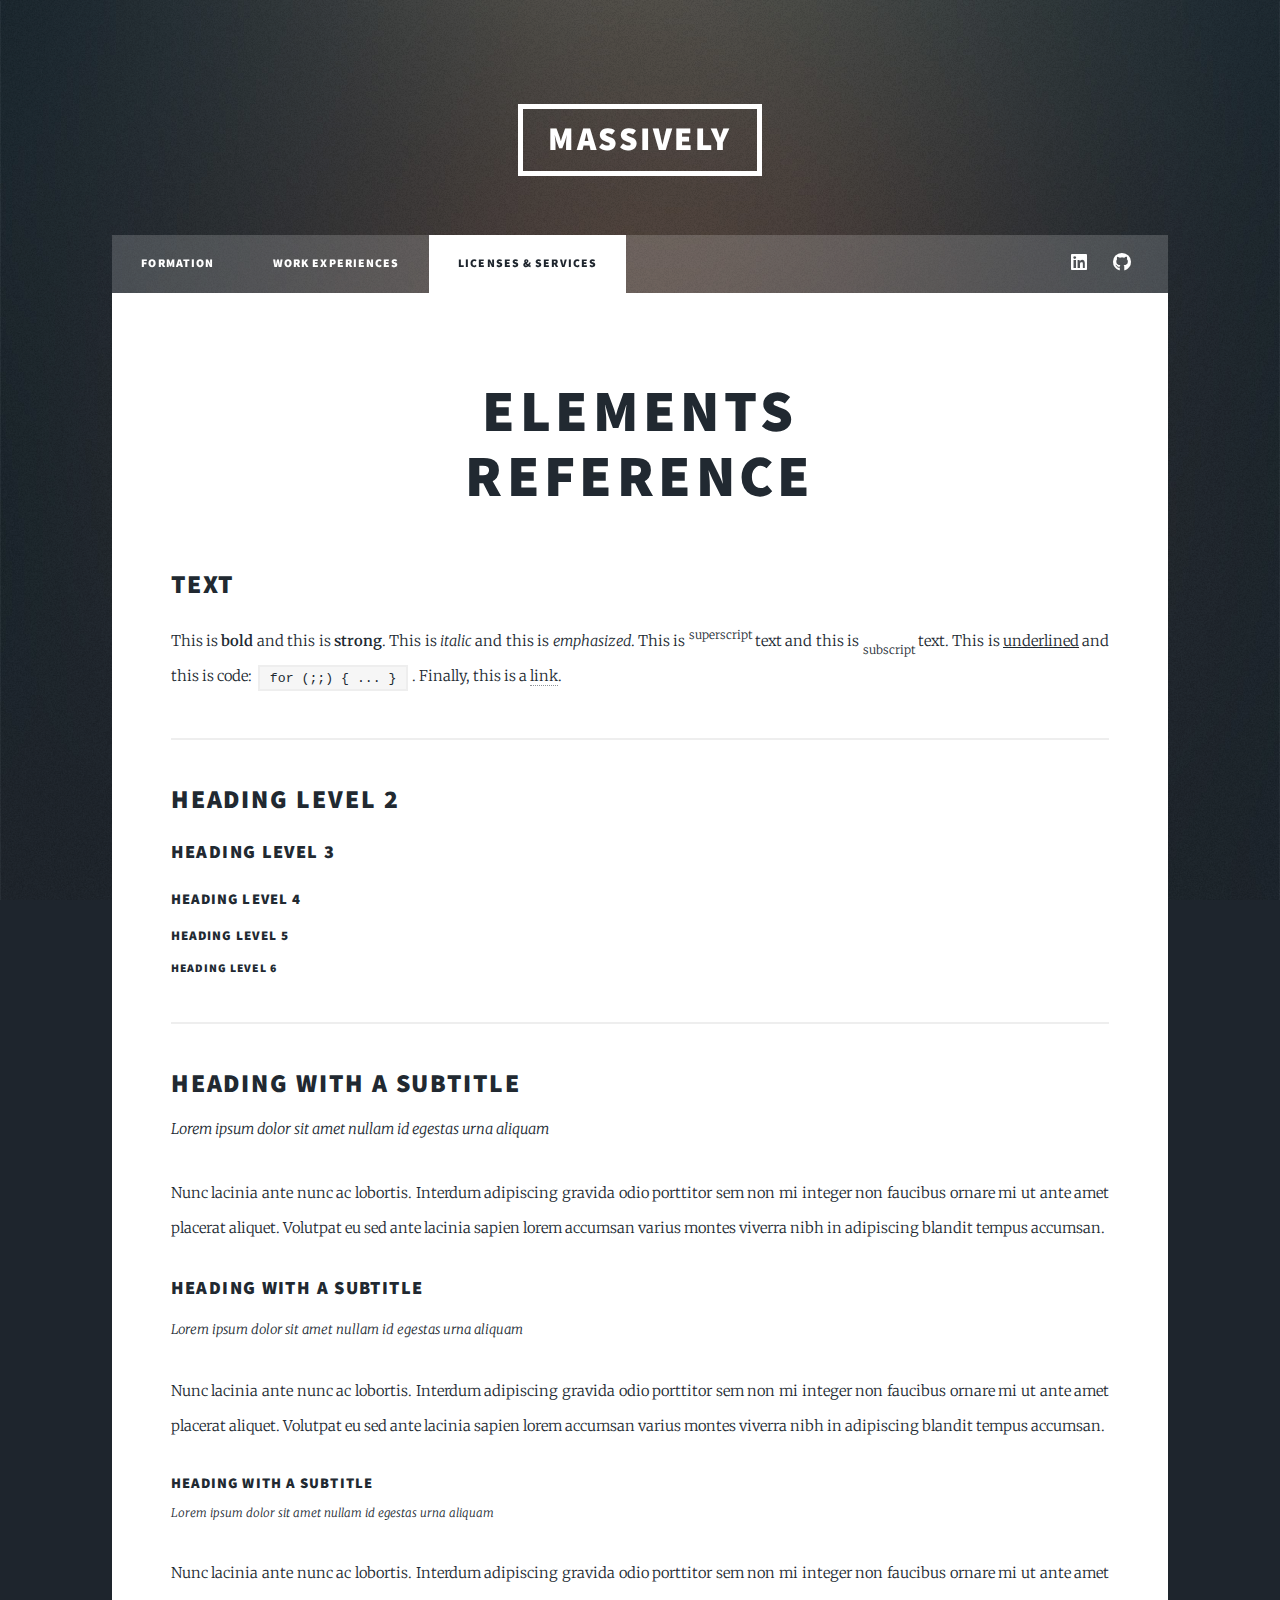
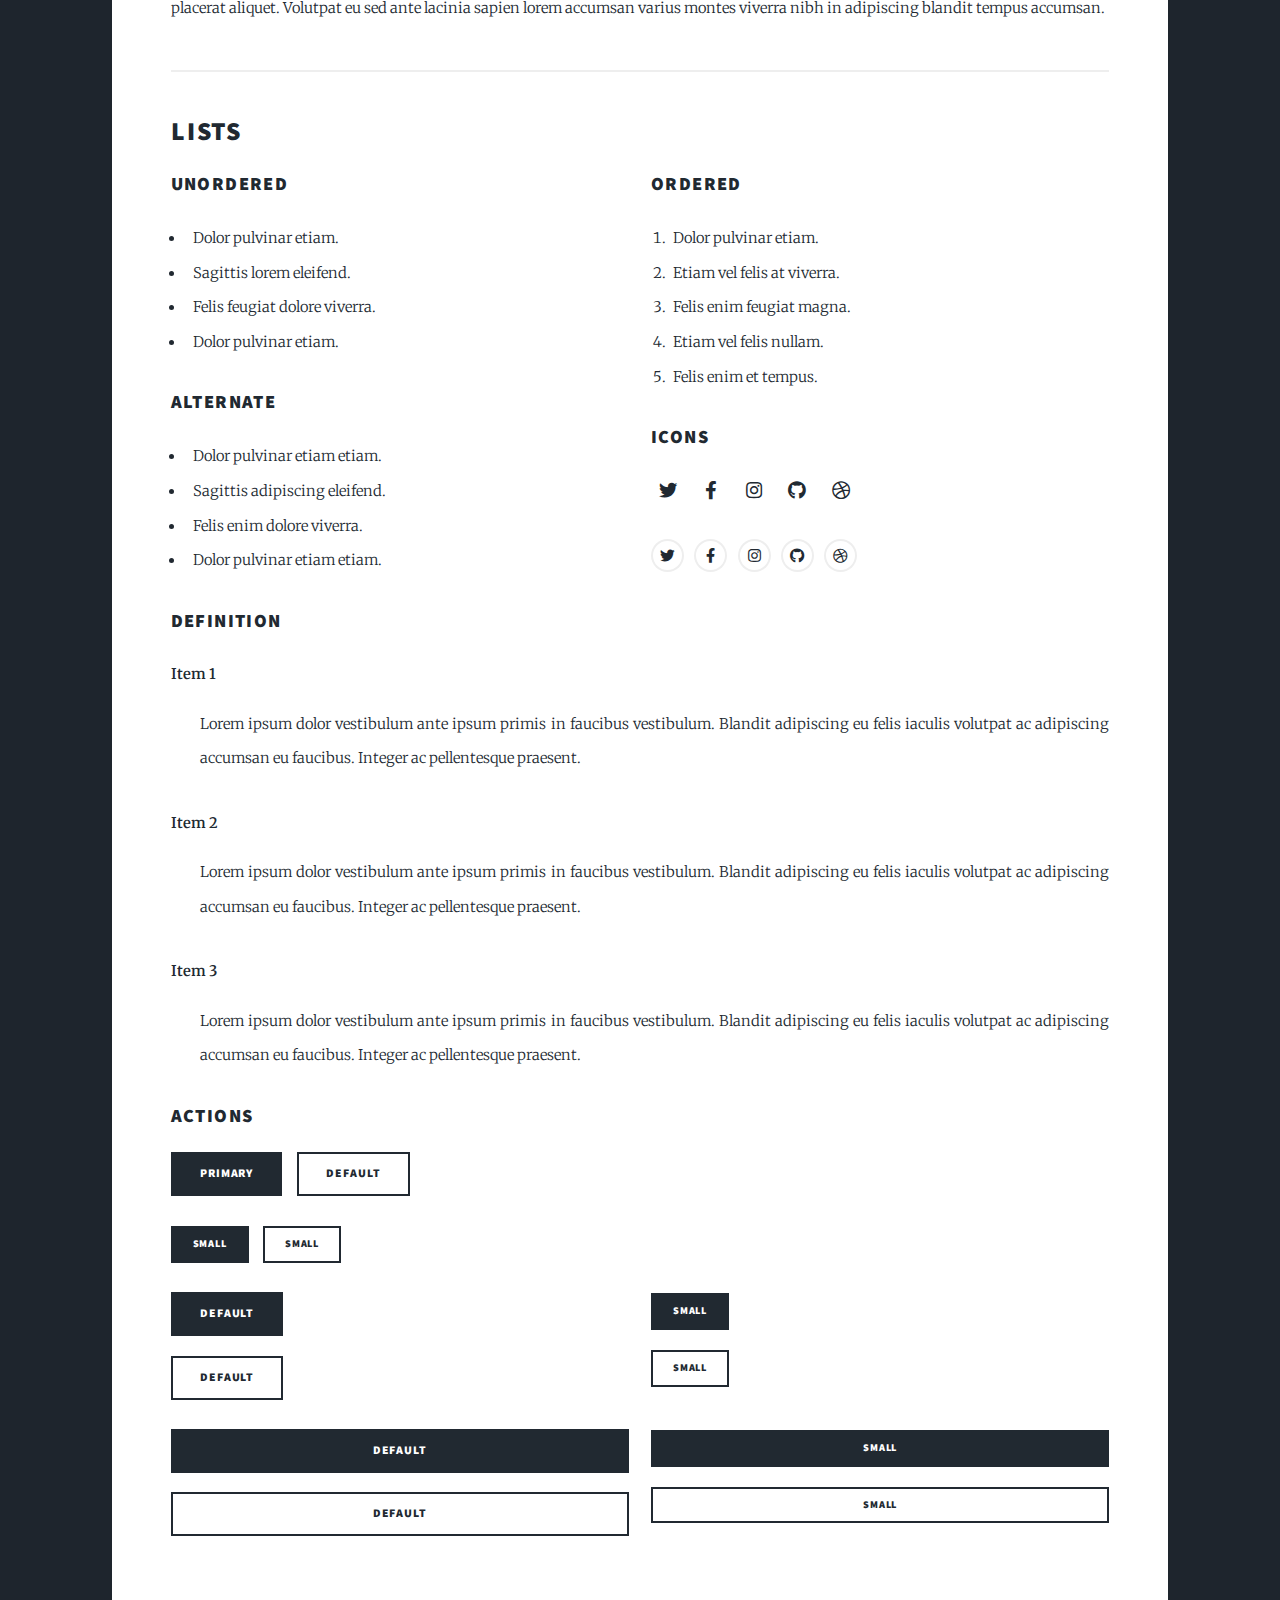
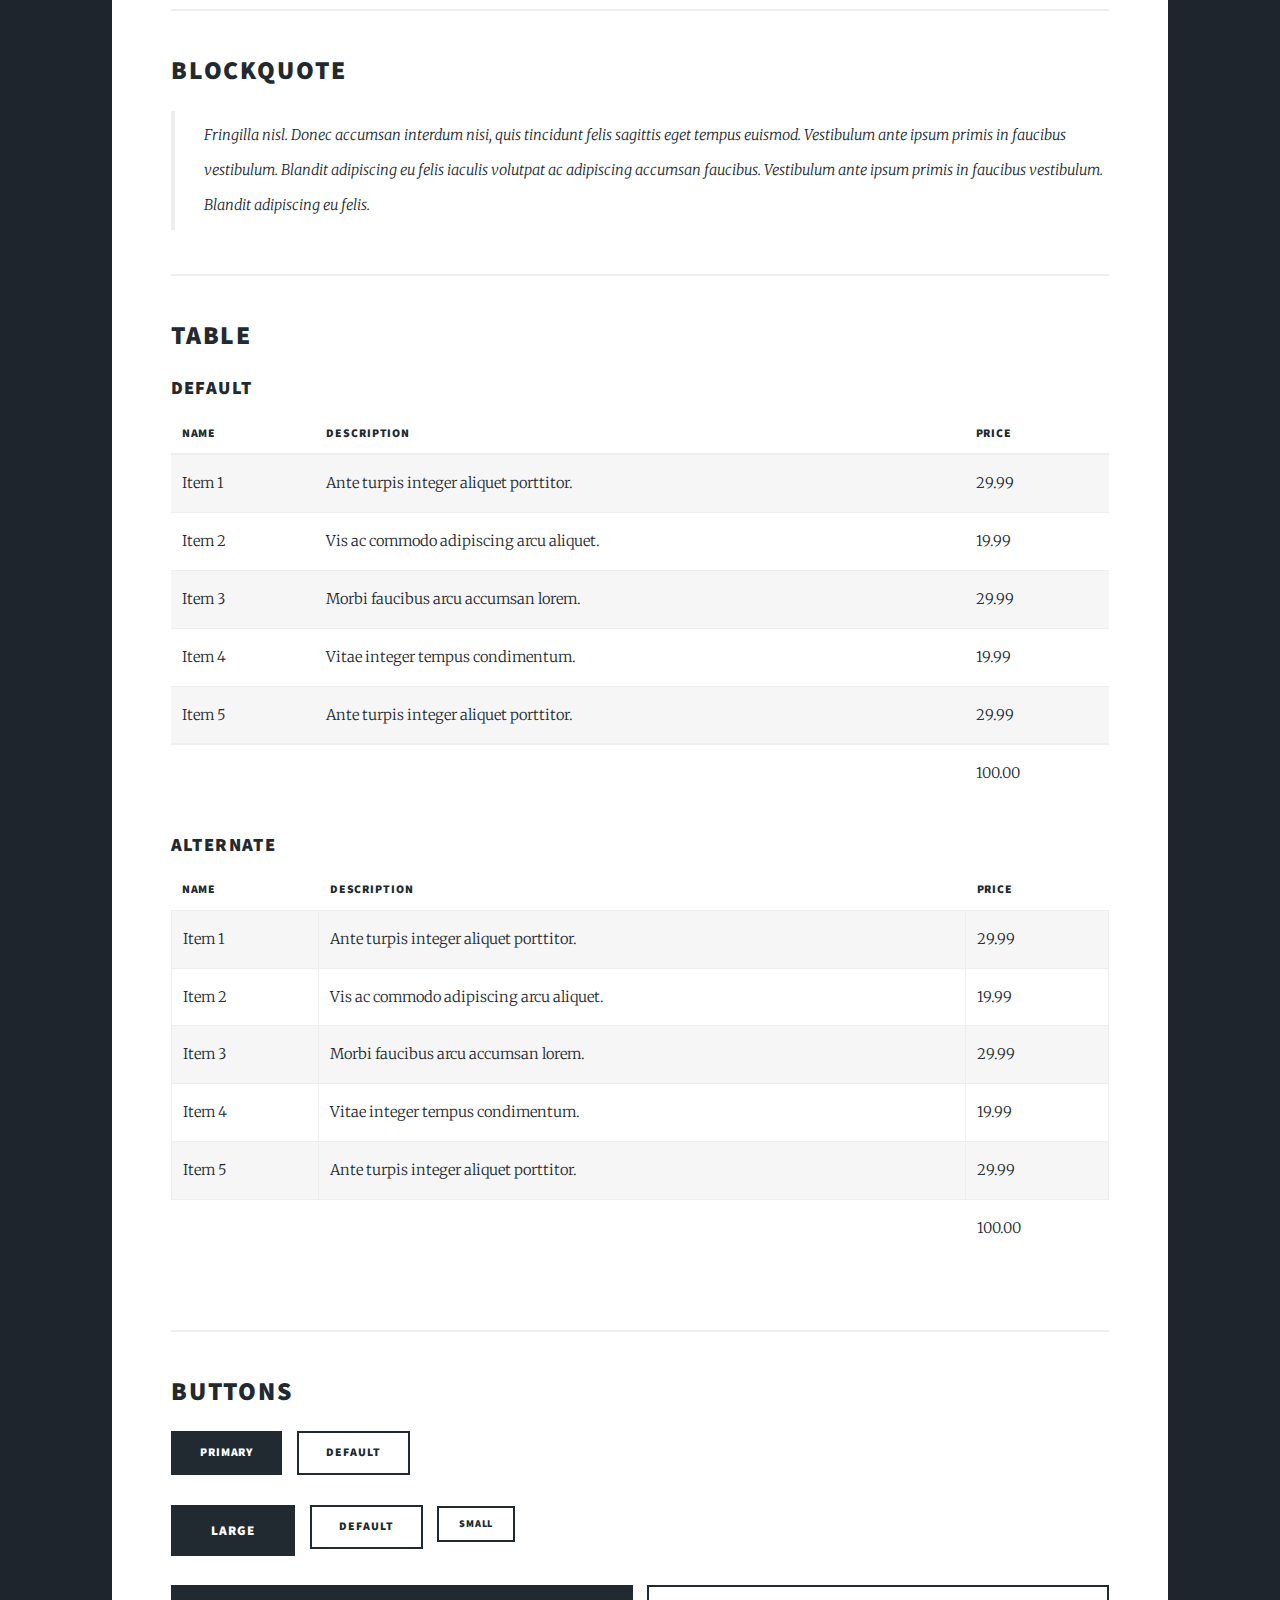
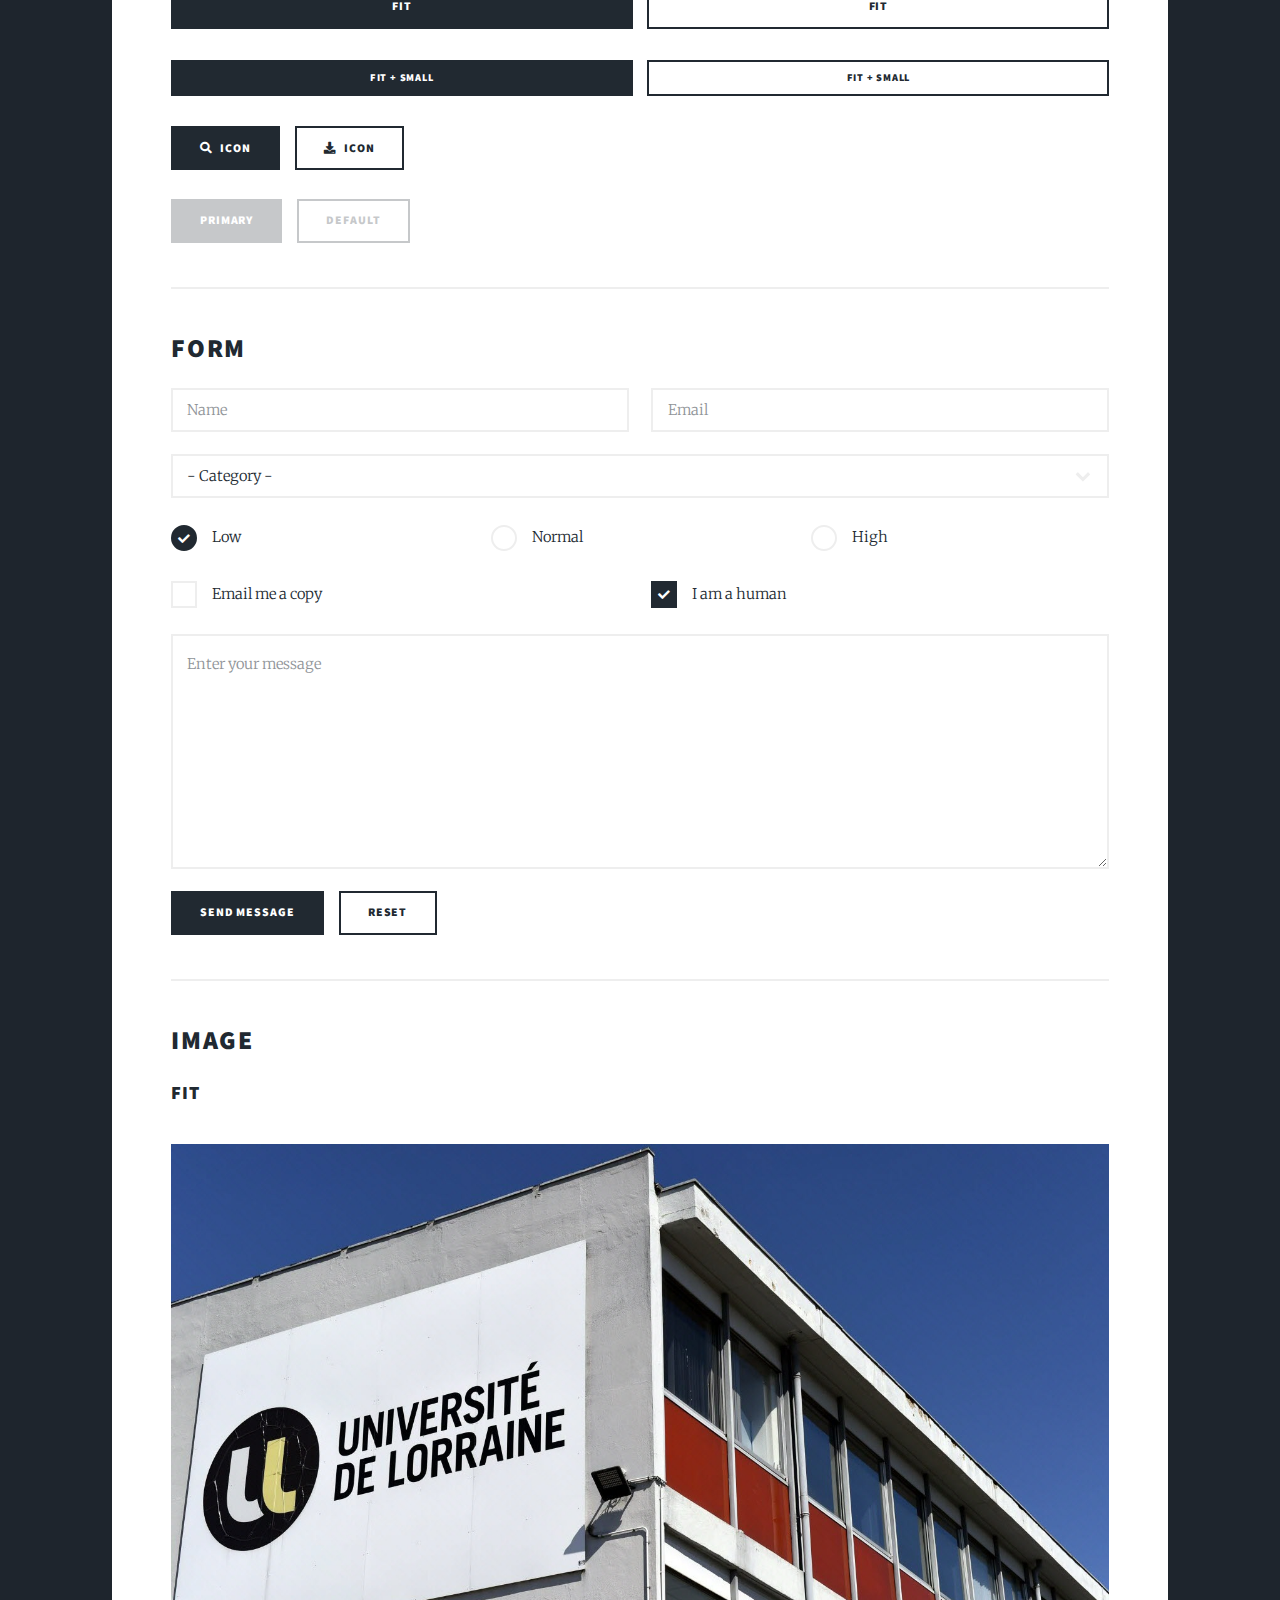
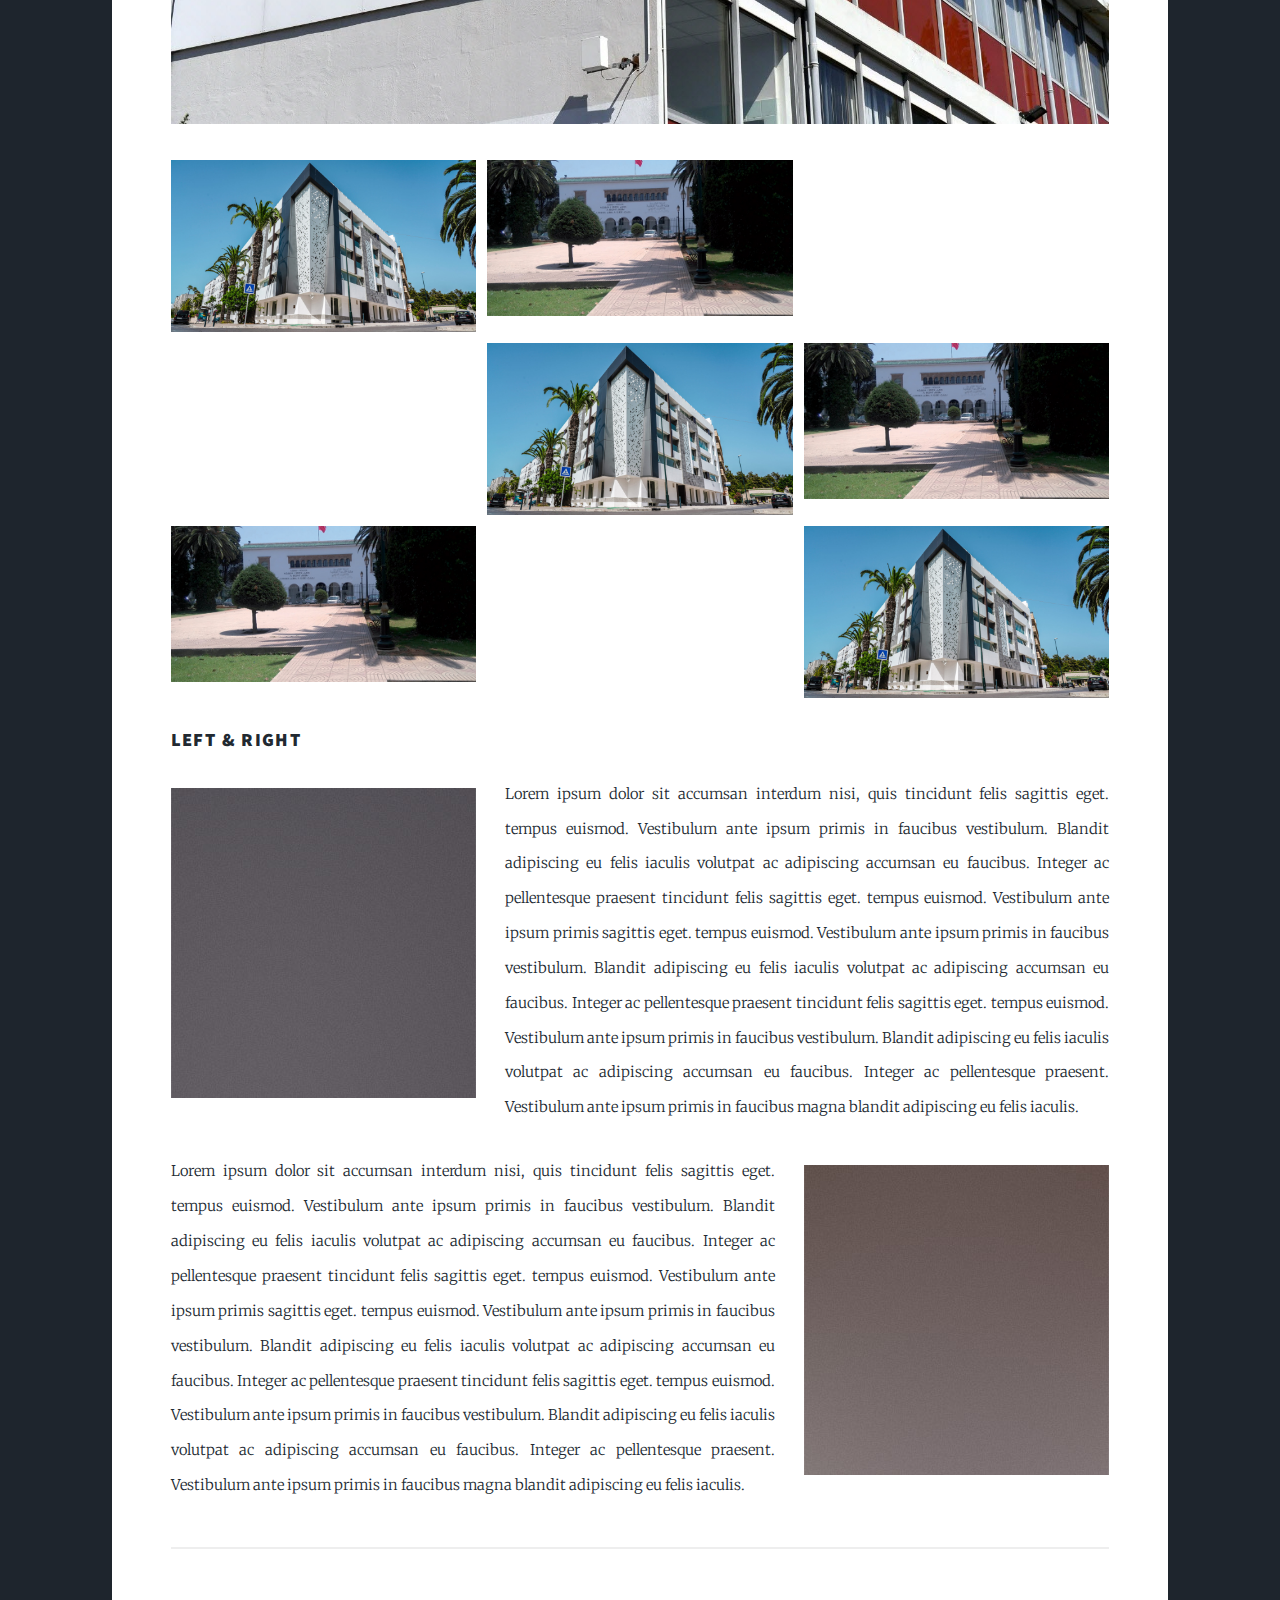
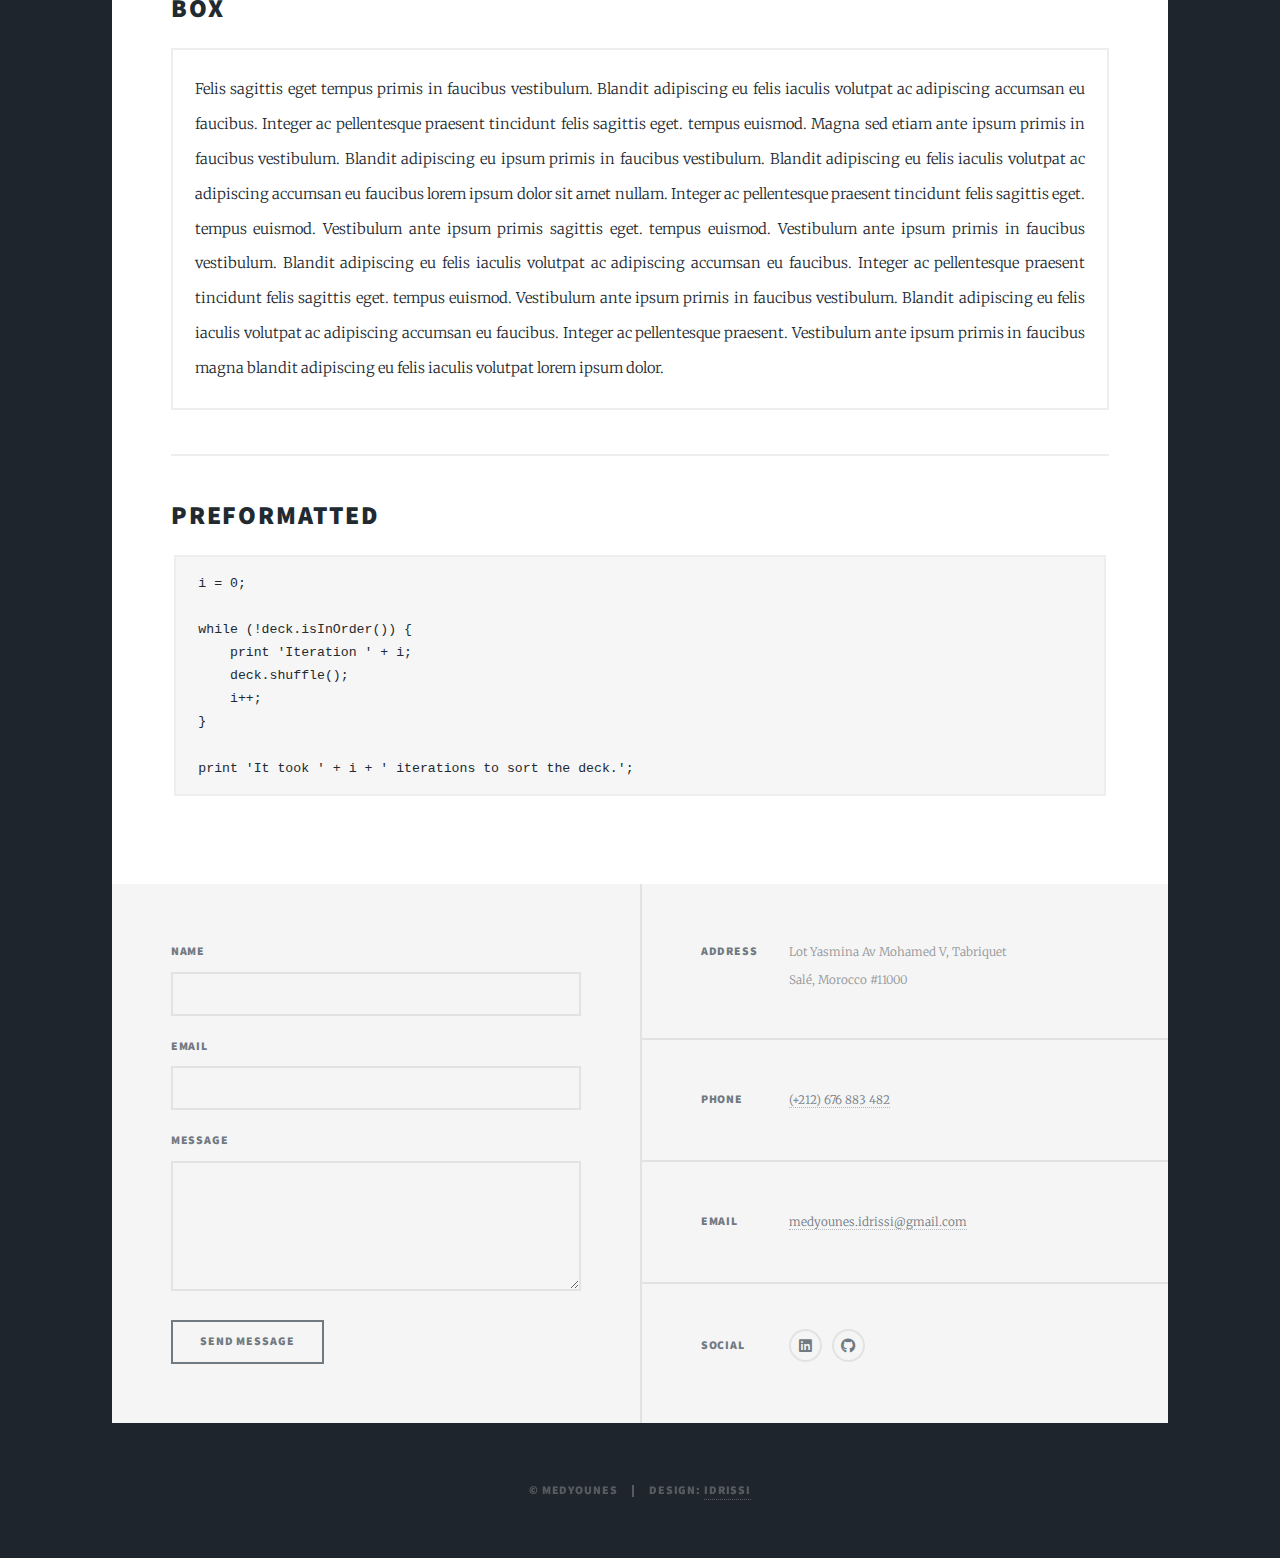
==== commit be9053ba: "Add files via upload" ====
--- a/elements.html
+++ b/elements.html
@@ -6,7 +6,7 @@
 -->
 <html>
 	<head>
-		<title>Elements Reference - Massively by HTML5 UP</title>
+		<title>Youne's Portfolio</title>
 		<meta charset="utf-8" />
 		<meta name="viewport" content="width=device-width, initial-scale=1, user-scalable=no" />
 		<link rel="stylesheet" href="assets/css/main.css" />
@@ -30,10 +30,8 @@
 							<li class="active"><a href="elements.html">LICENSES & SERVICES</a></li>
 						</ul>
 						<ul class="icons">
-							<li><a href="#" class="icon brands fa-twitter"><span class="label">Twitter</span></a></li>
 							<li><a href="https://www.linkedin.com/in/mohamed-younes-idrissi-601803b5/" class="icon brands fa-linkedin"><span class="label">LinkedIn</span></a></li>
-							<li><a href="#" class="icon brands fa-instagram"><span class="label">Instagram</span></a></li>
-							<li><a href="#" class="icon brands fa-github"><span class="label">GitHub</span></a></li>
+							<li><a href="https://github.com/Jonathan0133" class="icon brands fa-github"><span class="label">GitHub</span></a></li>
 						</ul>
 					</nav>
 
@@ -469,10 +467,8 @@
 							<section>
 								<h3>Social</h3>
 								<ul class="icons alt">
-									<li><a href="#" class="icon brands alt fa-twitter"><span class="label">Twitter</span></a></li>
 									<li><a href="https://www.linkedin.com/in/mohamed-younes-idrissi-601803b5/" class="icon brands alt fa-linkedin"><span class="label">LinkedIn</span></a></li>
-									<li><a href="#" class="icon brands alt fa-instagram"><span class="label">Instagram</span></a></li>
-									<li><a href="#" class="icon brands alt fa-github"><span class="label">GitHub</span></a></li>
+									<li><a href="https://github.com/Jonathan0133" class="icon brands alt fa-github"><span class="label">GitHub</span></a></li>
 								</ul>
 							</section>
 						</section>
@@ -480,7 +476,7 @@
 
 				<!-- Copyright -->
 					<div id="copyright">
-						<ul><li>&copy; MEDYOUNES</li><li>Design: <a href="https://html5up.net">IDRISSI</a></li></ul>
+						<ul><li>&copy; MEDYOUNES</li><li>Design: <a href="#">IDRISSI</a></li></ul>
 					</div>
 
 			</div>
